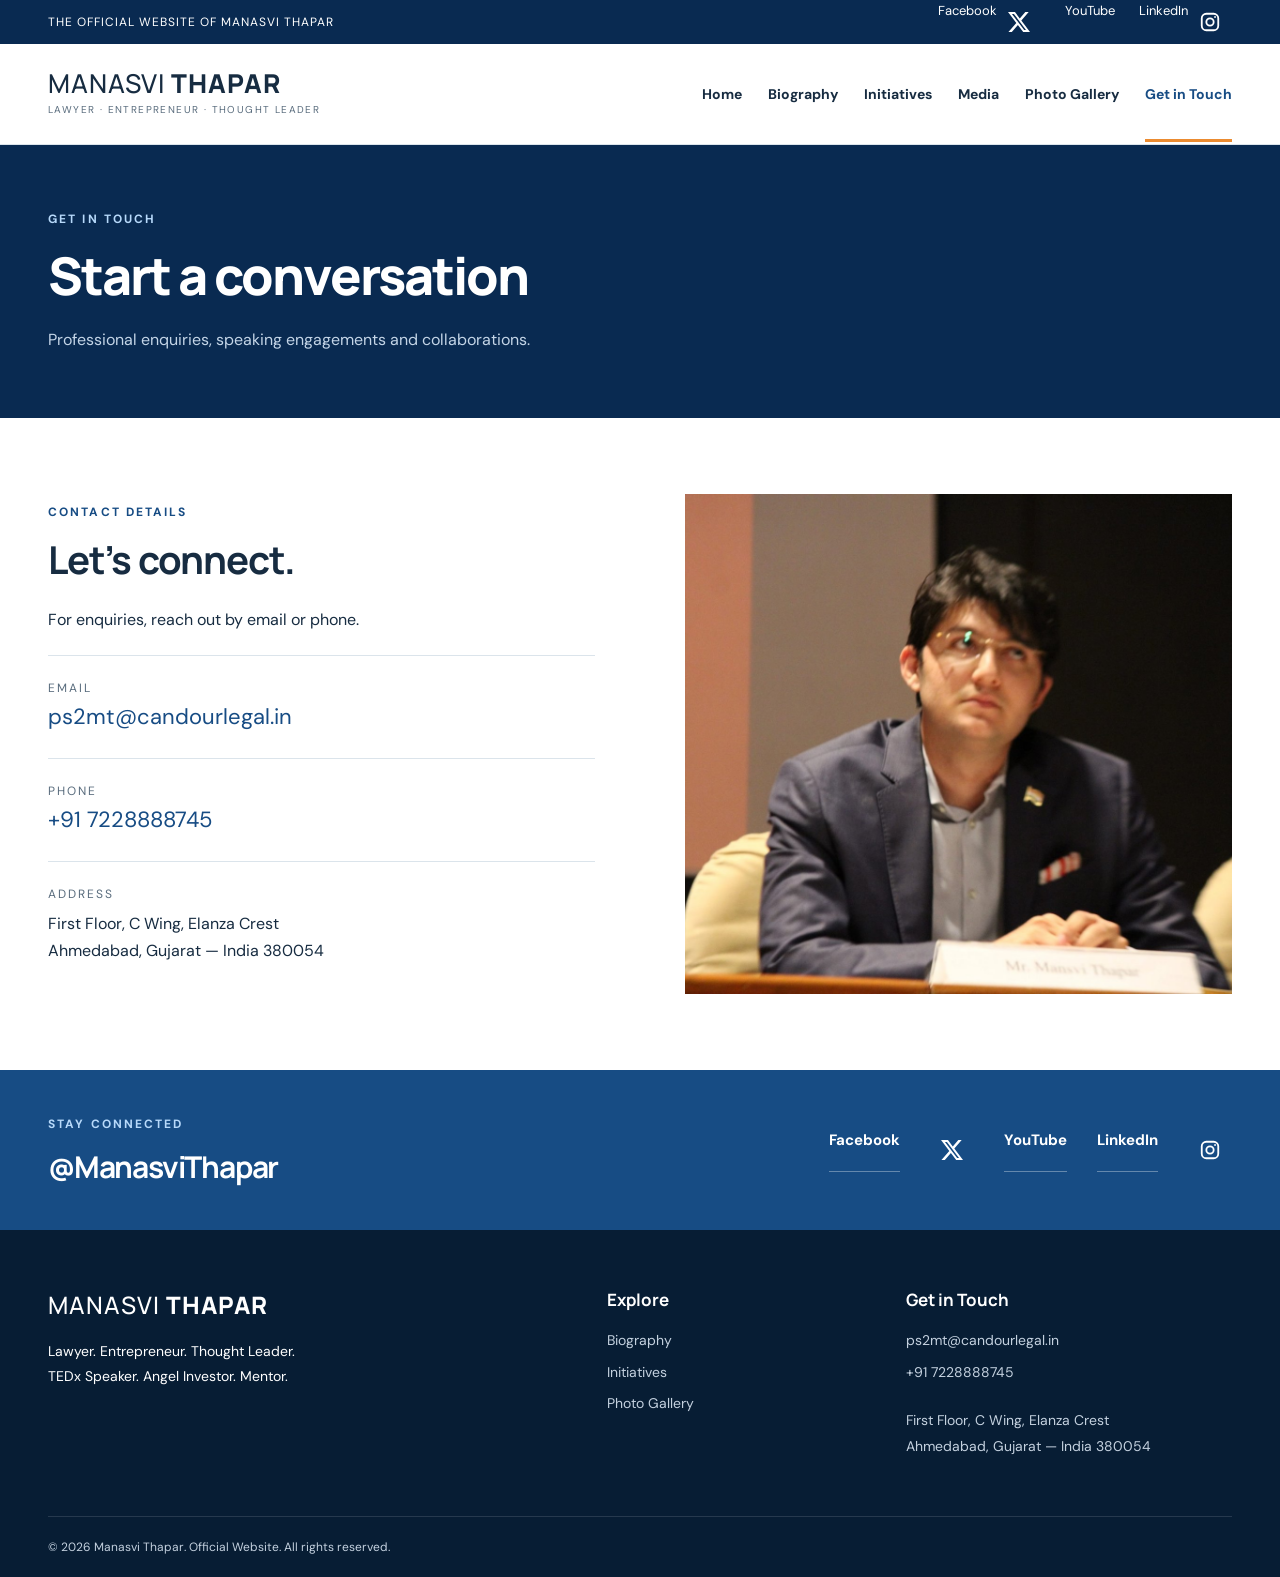
==== contact-us/index.html @ 0294b8a9 "Add crawl and entity SEO foundations" ====
<!doctype html><html lang="en"><head><meta charset="UTF-8"><meta name="viewport" content="width=device-width,initial-scale=1"><title>Contact | Manasvi Thapar</title><meta name="description" content="Contact the office of Manasvi Thapar for professional and public-engagement enquiries."><link rel="canonical" href="https://manasvithapar.com/contact-us/"><meta property="og:type" content="website"><meta property="og:site_name" content="Manasvi Thapar"><meta property="og:title" content="Contact | Manasvi Thapar"><meta property="og:description" content="Contact the office of Manasvi Thapar for professional and public-engagement enquiries."><meta property="og:url" content="https://manasvithapar.com/contact-us/"><meta property="og:image" content="https://manasvithapar.com/assets/924b106e10f7.jpeg"><meta name="twitter:card" content="summary_large_image"><link rel="icon" href="/assets/63805c784ebb.png"><link rel="stylesheet" href="/style.css"></head><body><a class="skip" href="#main">Skip to content</a><div class="utility"><div class="wrap"><span>THE OFFICIAL WEBSITE OF MANASVI THAPAR</span><div><a href="https://www.facebook.com/ManasviThapar/" target="_blank" rel="noopener">Facebook</a><a href="https://twitter.com/manasvithapar" target="_blank" rel="noopener">X / Twitter</a><a href="https://www.youtube.com/channel/UCWBzJDiiXeg632cU3S3Ei7A" target="_blank" rel="noopener">YouTube</a><a href="https://www.linkedin.com/in/manasvithapar/" target="_blank" rel="noopener">LinkedIn</a></div></div></div><header><div class="wrap header-inner"><a class="brand" href="/">MANASVI <strong>THAPAR</strong><small>LAWYER · ENTREPRENEUR · THOUGHT LEADER</small></a><button class="menu" aria-label="Open navigation" aria-expanded="false">☰</button><nav aria-label="Main navigation"><a href="/" >Home</a><a href="/wiki/" >Biography</a><a href="/initiatives/" >Initiatives</a><a href="/media/" >Media</a><a href="/gallery/" >Photo Gallery</a><a href="/contact-us/" aria-current="page">Get in Touch</a></nav></div></header><main id="main"><section class="page-banner"><div class="wrap"><p class="eyebrow">GET IN TOUCH</p><h1>Start a conversation</h1><p>Professional enquiries, speaking engagements and collaborations.</p></div></section><section class="wrap section contact-layout"><div><p class="eyebrow">CONTACT DETAILS</p><h2>Let’s connect.</h2><p>For enquiries, reach out by email or phone.</p><div class="contact-item"><span>Email</span><a href="mailto:ps2mt@candourlegal.in">ps2mt@candourlegal.in</a></div><div class="contact-item"><span>Phone</span><a href="tel:+917228888745">+91 7228888745</a></div><div class="contact-item"><span>Address</span><p>First Floor, C Wing, Elanza Crest<br>Ahmedabad, Gujarat — India 380054</p></div></div><img class="" src="/assets/69f6b43f655c.jpeg" alt="Manasvi Thapar at a professional meeting" loading="lazy"></section></main><section class="connect"><div class="wrap"><div><p class="eyebrow">STAY CONNECTED</p><h2>@ManasviThapar</h2></div><div class="social"><a href="https://www.facebook.com/ManasviThapar/" target="_blank" rel="noopener">Facebook</a><a href="https://twitter.com/manasvithapar" target="_blank" rel="noopener">X / Twitter</a><a href="https://www.youtube.com/channel/UCWBzJDiiXeg632cU3S3Ei7A" target="_blank" rel="noopener">YouTube</a><a href="https://www.linkedin.com/in/manasvithapar/" target="_blank" rel="noopener">LinkedIn</a></div></div></section><footer><div class="wrap footer-grid"><div class="brand">MANASVI <strong>THAPAR</strong><p>Lawyer. Entrepreneur. Thought Leader.<br>TEDx Speaker. Angel Investor. Mentor.</p></div><div><h3>Explore</h3><a href="/wiki/">Biography</a><a href="/initiatives/">Initiatives</a><a href="/gallery/">Photo Gallery</a></div><div><h3>Get in Touch</h3><a href="mailto:ps2mt@candourlegal.in">ps2mt@candourlegal.in</a><a href="tel:+917228888745">+91 7228888745</a><p>First Floor, C Wing, Elanza Crest<br>Ahmedabad, Gujarat — India 380054</p></div></div><div class="wrap copyright">© 2026 Manasvi Thapar. Official Website. All rights reserved.</div></footer><dialog id="lightbox"><button aria-label="Close photo" class="close">×</button><img alt=""><p></p></dialog><script src="/app.js"></script></body></html>
---- style.css ----
@import url('https://fonts.googleapis.com/css2?family=DM+Sans:wght@400;500;600;700&family=Manrope:wght@400;500;600;700;800&display=swap');
:root{--navy:#092a51;--blue:#174c84;--ink:#172c41;--muted:#596c7d;--orange:#eb8b30;--line:#dbe4eb;--pale:#f2f6fa}*{box-sizing:border-box}html{scroll-behavior:smooth;scroll-padding-top:110px}body{margin:0;color:var(--ink);font:16px/1.7 'DM Sans',Arial,sans-serif}h1,h2,h3,.brand{font-family:Manrope,Arial,sans-serif;line-height:1.22}h1,h2,h3,p{margin-top:0}h1{font-size:clamp(42px,5vw,76px);font-weight:800;letter-spacing:-2px}h2{font-size:clamp(28px,3vw,42px);letter-spacing:-1.2px;margin-bottom:22px}h3{font-size:23px;margin-bottom:14px}p{margin-bottom:22px}a{color:inherit;text-decoration:none}button{font:inherit;cursor:pointer}img{display:block;max-width:100%;object-fit:cover}a,button{touch-action:manipulation}a:focus-visible,button:focus-visible{outline:3px solid var(--orange);outline-offset:5px}.wrap{max-width:1260px;width:calc(100% - 96px);margin:auto}.utility{background:var(--navy);color:white;font-size:12px;letter-spacing:1px}.utility .wrap{display:flex;justify-content:space-between;align-items:center;min-height:38px}.utility a{margin-left:24px;font-size:13px;letter-spacing:0}.header-inner{display:flex;justify-content:space-between;align-items:center;min-height:100px;gap:30px}header{background:white;position:sticky;top:0;z-index:20;box-shadow:0 1px 0 var(--line)}.brand{font-size:26px;font-weight:500;letter-spacing:1px;white-space:nowrap}.brand strong{font-weight:800}.brand small{display:block;font:10px/2 'DM Sans',Arial,sans-serif;letter-spacing:1.4px;color:var(--muted)}nav{display:flex;gap:26px;align-items:center;font-size:14px;font-weight:700}nav a{padding:37px 0 32px;border-bottom:3px solid transparent}nav a:hover,nav a[aria-current]{color:var(--blue);border-color:var(--orange)}.menu{display:none}.skip{position:absolute;left:12px;top:-100px;background:white;padding:12px;z-index:40}.skip:focus{top:12px}.hero{position:relative;min-height:640px;display:flex;align-items:center;background:var(--navy);color:white;overflow:hidden}.hero>img{position:absolute;width:100%;height:100%;object-position:center 40%}.hero-shade{position:absolute;inset:0;background:linear-gradient(90deg,rgba(5,24,47,.95),rgba(5,24,47,.72) 35%,rgba(5,24,47,.15) 68%)}.hero-content{position:relative;padding:70px 0}.eyebrow{font-size:12px;font-weight:700;letter-spacing:2.1px;text-transform:uppercase;color:var(--blue);margin-bottom:15px}.hero .eyebrow{color:#ffd095}.hero h1{margin-bottom:24px}.hero-content>p:not(.eyebrow){font-size:24px;line-height:1.6}.button{display:inline-block;background:var(--orange);color:#142b42;font-size:14px;font-weight:700;padding:14px 25px;border:0}.button:hover{background:#ffc080}.button.dark{background:var(--navy);color:white}.hero-caption{position:absolute;right:48px;bottom:28px;color:white;font-size:11px;letter-spacing:1.8px}.role-strip{background:var(--blue);color:white}.role-strip .wrap{display:flex;justify-content:space-between;gap:20px;padding:24px 0}.role-strip a{font-size:14px;font-weight:600}.section{padding-top:76px;padding-bottom:76px}.section-head{display:flex;justify-content:space-between;align-items:end;gap:25px;margin-bottom:36px}.section-head h2{margin-bottom:0}.text-link{font-size:14px;color:var(--blue);font-weight:700;border-bottom:2px solid var(--orange);padding-bottom:5px;white-space:nowrap}.cards{display:grid;grid-template-columns:repeat(3,1fr);gap:28px}.card{border:1px solid var(--line);background:white;transition:transform .2s,box-shadow .2s}.card:hover{transform:translateY(-4px);box-shadow:0 15px 30px #092a5112}.card>img{width:100%;height:235px}.card-body{padding:28px}.card-body p:not(.eyebrow){font-size:15px;color:var(--muted);line-height:1.75}.card-body .eyebrow{font-size:11px}.card-body h3{font-size:23px}.blue-section{background:var(--navy);color:white}.blue-section .eyebrow{color:#b7d9fa}.blue-section .text-link{color:white}.initiative-grid{display:grid;grid-template-columns:repeat(3,1fr);gap:28px}.initiative{display:block;background:#11365c}.initiative img{width:100%;height:235px}.initiative>div{padding:26px}.initiative p{color:#c8d9ea;font-size:15px}.about-split{display:grid;grid-template-columns:.8fr 1fr;gap:100px;align-items:center}.about-split>div:first-child{height:480px;background:var(--pale)}.about-split img{height:100%;width:100%;object-position:50% 25%}.about-split h2{font-size:42px}.about-split p:not(.eyebrow){color:var(--muted)}.journey-section{background:var(--pale)}.journey{display:grid;grid-template-columns:repeat(2,1fr);gap:24px 60px}.milestone{display:flex;gap:25px;padding:20px 0;border-top:1px solid var(--line)}.milestone>span{font-size:27px;color:var(--blue);font-weight:700;min-width:70px}.milestone h3{font-size:21px}.milestone p{font-size:15px;color:var(--muted);margin:0}.video-feature{display:grid;grid-template-columns:1.5fr 1fr;gap:55px;align-items:center}.video-feature iframe{width:100%;aspect-ratio:16/9;border:0;background:var(--navy)}.video-feature h3{font-size:32px}.video-feature p:not(.eyebrow){color:var(--muted)}.gallery-section{background:var(--pale)}.gallery{display:grid;grid-template-columns:repeat(4,1fr);gap:18px}.photo{position:relative;padding:0;border:0;background:var(--navy);overflow:hidden;min-width:0}.photo img{width:100%;height:225px;transition:transform .3s}.photo:hover img{transform:scale(1.05)}.photo span{position:absolute;bottom:0;left:0;right:0;padding:16px;background:linear-gradient(transparent,#000a);color:white;font-size:14px;opacity:0;transition:opacity .2s}.photo:hover span,.photo:focus-visible span{opacity:1}.connect{background:var(--blue);color:white;padding:44px 0}.connect .wrap{display:flex;align-items:center;justify-content:space-between;gap:25px}.connect .eyebrow{color:#b7d9fa}.connect h2{margin:0;font-size:30px}.social{display:flex;gap:30px}.social a{font-size:15px;font-weight:700;border-bottom:1px solid #ffffff55;padding-bottom:8px}footer{background:#071d34;color:#c4d1df;padding:60px 0 20px}.footer-grid{display:grid;grid-template-columns:1.5fr .7fr 1fr;gap:70px}footer .brand{color:white;font-size:24px}footer p{font:14px/1.8 'DM Sans',Arial,sans-serif;letter-spacing:0;white-space:normal;margin-top:20px}footer h3{font-size:17px;color:white}footer a{display:block;font-size:14px;padding:4px 0}.copyright{font-size:12px;border-top:1px solid #ffffff20;margin-top:35px;padding-top:20px}.page-banner{background:var(--navy);color:white;padding:65px 0}.page-banner h1{font-size:52px;margin-bottom:18px}.page-banner .eyebrow{color:#b7d9fa}.page-banner p:last-child{margin-bottom:0;color:#c4d5e7}.bio-layout{display:grid;grid-template-columns:340px 1fr;gap:70px}.bio-layout aside img{width:100%;max-height:490px}.bio-layout blockquote{margin:28px 0;background:var(--pale);padding:30px;font:700 36px/1.4 Manrope,sans-serif;border-left:4px solid var(--orange)}.prose{font-size:17px;color:var(--muted)}.prose a{color:var(--blue);font-weight:700}.role-details{display:grid;gap:50px}.role-details article,.initiative-list article{display:grid;grid-template-columns:1fr 1fr;gap:60px;align-items:center;padding-bottom:40px;border-bottom:1px solid var(--line)}.role-details article img,.initiative-list img{height:330px;width:100%}.initiative-list{display:grid;gap:50px}.role-details p,.initiative-list p{color:var(--muted)}.gallery-count{color:var(--muted);font-size:14px}.contact-layout{display:grid;grid-template-columns:1fr 1fr;gap:90px;align-items:center}.contact-layout>img{width:100%;height:500px}.contact-item{border-top:1px solid var(--line);padding:22px 0}.contact-item span{display:block;font-size:12px;letter-spacing:2px;color:var(--muted);text-transform:uppercase}.contact-item a{font-size:22px;color:var(--blue);word-break:break-word}.contact-item p{margin:6px 0 0}dialog{background:#071d34;color:white;max-width:92vw;max-height:94vh;border:0;padding:45px 20px 16px}dialog::backdrop{background:#051424ed}dialog img{max-height:75vh;max-width:84vw;object-fit:contain;margin:auto}dialog p{font-size:14px;margin:12px 0 0;text-align:center}.close{position:absolute;right:10px;top:0;background:none;border:0;color:white;font-size:32px;padding:0 12px}
@media(min-width:1550px){.hero{min-height:720px}}@media(max-width:1100px){.wrap{width:calc(100% - 48px)}nav{gap:17px;font-size:13px}.brand{font-size:23px}.brand small{font-size:9px}.about-split{gap:55px}.hero{min-height:580px}.cards{gap:18px}.card-body{padding:22px}.bio-layout{grid-template-columns:280px 1fr;gap:40px}.footer-grid{gap:35px}}@media(max-width:850px){.utility .wrap>span{font-size:10px}.utility a{margin-left:14px;font-size:12px}.header-inner{min-height:85px}.menu{display:block;background:none;border:0;color:var(--navy);font-size:26px}nav{display:none;position:absolute;top:85px;left:0;right:0;background:white;flex-direction:column;align-items:stretch;padding:14px 24px;box-shadow:0 15px 20px #0002;gap:0}nav.open{display:flex}nav a{padding:12px 0;font-size:16px}.hero{min-height:570px}.hero>img{object-position:60% center}.hero-shade{background:linear-gradient(90deg,#05182fed,#05182f55)}.role-strip .wrap{display:grid;grid-template-columns:repeat(3,1fr);text-align:center;gap:18px}.cards{grid-template-columns:repeat(2,1fr)}.initiative-grid{grid-template-columns:1fr}.initiative{display:grid;grid-template-columns:1fr 1fr}.initiative img{height:100%;min-height:250px}.about-split{gap:35px}.about-split h2{font-size:32px}.gallery{grid-template-columns:repeat(3,1fr)}.photo img{height:200px}.video-feature{gap:30px}.journey{gap:25px}.footer-grid{grid-template-columns:1fr 1fr}.footer-grid>div:first-child{grid-column:1/-1}.bio-layout{grid-template-columns:1fr}.bio-layout aside{display:grid;grid-template-columns:1fr 1fr;gap:30px;align-items:center}.bio-layout aside img{height:350px;object-position:center 25%}.contact-layout{gap:35px}}@media(max-width:600px){.wrap{width:calc(100% - 36px)}.utility .wrap{justify-content:center}.utility .wrap>div{display:none}.brand{font-size:24px}.brand small{font-size:9px}.hero{min-height:560px}.hero-content{padding:50px 0}.hero h1{font-size:57px}.hero-content>p:not(.eyebrow){font-size:20px}.hero-caption{font-size:9px;right:18px;bottom:20px}.section{padding-top:48px;padding-bottom:48px}.section-head{align-items:start;flex-direction:column;gap:15px;margin-bottom:26px}.section-head h2{font-size:31px}.role-strip a{font-size:12px}.cards{grid-template-columns:1fr;gap:25px}.card>img{height:240px}.card-body{padding:25px}.initiative{display:block}.initiative img{height:240px;min-height:0}.about-split{grid-template-columns:1fr;gap:35px}.about-split>div:first-child{height:410px}.journey{grid-template-columns:1fr}.milestone{gap:18px}.video-feature{grid-template-columns:1fr;gap:26px}.gallery{grid-template-columns:repeat(2,1fr);gap:12px}.photo img{height:170px}.connect .wrap{flex-direction:column;align-items:start}.social{gap:25px}.footer-grid{grid-template-columns:1fr;gap:28px}.footer-grid>div:first-child{grid-column:auto}footer{padding-top:42px}.page-banner{padding:45px 0}.page-banner h1{font-size:40px}.bio-layout aside{grid-template-columns:1fr}.bio-layout blockquote{font-size:32px;margin:0}.role-details article,.initiative-list article{grid-template-columns:1fr;gap:26px;padding-bottom:25px}.role-details article img,.initiative-list img{height:270px}.contact-layout{grid-template-columns:1fr}.contact-layout>img{height:350px}.contact-item a{font-size:21px}}@media(prefers-reduced-motion:reduce){*{scroll-behavior:auto!important;transition:none!important}}

.feed-grid{display:grid;grid-template-columns:1fr 1fr;gap:28px}.feed-card{border:1px solid var(--line);background:white;min-width:0}.feed-heading{padding:22px 25px;border-bottom:1px solid var(--line);display:flex;justify-content:space-between;align-items:center;gap:15px}.feed-heading h3{margin:0;font-size:21px}.feed-heading a{font-size:14px;color:var(--blue)}.feed-content{padding:12px;min-height:100px;overflow:hidden}.feed-content iframe{display:block;width:100%;border:0}.feed-fallback{display:block;margin:0 25px 20px;color:var(--blue);font-size:14px;font-weight:700}.feed-note{font-size:14px;color:var(--muted);margin:20px 0 0}.social{flex-wrap:wrap}.utility .wrap>div{display:flex;flex-wrap:wrap}@media(max-width:750px){.feed-grid{grid-template-columns:1fr}.feed-heading{padding:18px;flex-wrap:wrap}}
.coverage-grid{display:grid;grid-template-columns:repeat(auto-fit,minmax(280px,1fr));gap:24px;margin-top:28px}.coverage-card{border:1px solid #dce2e9;border-radius:8px;padding:24px;background:#fff}.coverage-card h3{font-size:20px;line-height:1.45;margin:12px 0}.coverage-card h3 a{color:#142c4d;text-decoration:none}.coverage-card h3 a:hover{text-decoration:underline}.coverage-card time{color:#596573;font-size:14px}.coverage-card iframe{width:100%;aspect-ratio:16/9;border:0;margin-bottom:20px}

.venture-grid{display:grid;grid-template-columns:repeat(auto-fit,minmax(280px,1fr));gap:24px}.venture-card{padding:28px;border:1px solid #dce2e9;border-radius:10px;background:#fff;display:flex;flex-direction:column;align-items:flex-start}.initiative-wordmark{width:100%;min-height:95px;display:flex;align-items:center;justify-content:center;background:#eef3f8;color:#142c4d;font-weight:800;font-size:24px;text-align:center;line-height:1.25;padding:16px;border-radius:6px;margin-bottom:24px;box-sizing:border-box}.venture-card:nth-child(3n+2) .initiative-wordmark{background:#fbf0e1;color:#784919}.venture-card:nth-child(3n) .initiative-wordmark{background:#e9f4ef;color:#1e5e48}.venture-card h3{font-size:23px;line-height:1.3;margin:8px 0}.venture-card p{line-height:1.7}.venture-card .eyebrow{font-size:11px}.initiative-link{margin-top:auto;padding-top:16px;font-weight:700;color:#142c4d}.prose h3{font-size:23px;margin-top:32px}

.logo-grid{display:grid;grid-template-columns:repeat(3,minmax(0,1fr));gap:20px}.logo-tile{min-height:170px;padding:28px 24px 20px;display:flex;flex-direction:column;align-items:center;justify-content:center;gap:24px;border:1px solid #dce2e9;border-radius:8px;background:white;text-decoration:none;transition:transform .18s,border-color .18s}.logo-tile:hover{transform:translateY(-3px);border-color:#d29443}.logo-tile:focus-visible{outline:3px solid #d29443;outline-offset:3px}.logo-tile>img{max-width:210px;width:auto;height:82px;object-fit:contain}.logo-caption{font-size:14px;font-weight:600;color:#24364b;text-align:center}.logo-text{font-size:25px;font-weight:800;color:#1e5e48;text-align:center}.will-logo{display:flex;align-items:center;gap:10px;height:82px}.will-logo img{width:44px;height:44px}.will-logo strong{font-size:30px;color:#18181f}.will-logo strong span{color:#8c3b45}@media(max-width:700px){.logo-grid{grid-template-columns:repeat(2,minmax(0,1fr))}.logo-tile{padding:20px 12px;min-height:150px}.logo-tile>img{max-width:150px;height:65px}.will-logo strong{font-size:24px}}@media(max-width:400px){.logo-grid{grid-template-columns:1fr}}
.logo-tile>img[src*="veriscope"]{width:210px;height:82px;object-fit:cover;object-position:center}

/* Homepage photo and journey polish. Motion never hides content by default. */
.home-motion .card{overflow:hidden;border-radius:12px;transition:transform 250ms ease,box-shadow 250ms ease}
.home-motion .card>img{transition:transform 300ms cubic-bezier(.22,1,.36,1)}
.home-motion .about-split>div:first-child{overflow:hidden;border-radius:18px}
.home-motion .photo{border-radius:10px}
.home-motion .journey .milestone{position:relative;padding-left:18px;border-left:2px solid var(--line)}
.home-motion .journey .milestone::before{content:"";position:absolute;left:-5px;top:28px;width:8px;height:8px;background:var(--orange);border-radius:50%}
.home-motion .journey .milestone::after{content:"";position:absolute;left:-2px;top:28px;bottom:14px;width:2px;background:var(--orange);transform:scaleY(0);transform-origin:top;transition:transform 600ms cubic-bezier(.22,1,.36,1)}
.home-motion .journey .milestone-seen::after{transform:scaleY(1)}
@media(hover:hover) and (pointer:fine) and (prefers-reduced-motion:no-preference){
.home-motion .card:hover>img{transform:scale(1.025)}
.home-motion .photo:hover img{transform:scale(1.035)}
.home-motion .button{transition:transform 200ms ease,background-color 200ms ease,box-shadow 200ms ease}
.home-motion .button:hover{transform:translateY(-2px);box-shadow:0 8px 20px #092a5120}
}
@media(prefers-reduced-motion:reduce){
.home-motion .journey .milestone::after{transform:scaleY(1);transition:none}
.home-motion .card:hover,.home-motion .card:hover>img,.home-motion .photo:hover img,.home-motion .button:hover{transform:none}
}

/* Photo journey and editorial homepage. */
.photo-journey{grid-template-columns:1fr;gap:28px;max-width:1050px;margin:auto}
.home-motion .photo-journey .milestone,.photo-journey .milestone{display:grid;grid-template-columns:1fr 1fr;gap:0;padding:0;border:1px solid var(--line);border-radius:16px;overflow:hidden;background:white}
.home-motion .photo-journey .milestone::before,.home-motion .photo-journey .milestone::after{content:none}
.journey-photo{margin:0;position:relative;overflow:hidden;min-height:280px;background:var(--navy)}
.journey-photo img{width:100%;height:100%;min-height:280px;aspect-ratio:8/5;object-fit:cover}
.journey-photo figcaption{position:absolute;bottom:0;left:0;right:0;padding:25px 20px 12px;color:white;background:linear-gradient(transparent,#071d34e6);font-size:12px}
.journey-story{padding:38px;align-self:center}
.journey-year{display:block;font:800 36px/1.2 Manrope,sans-serif;color:var(--blue);margin-bottom:20px}
.photo-journey .milestone h3{font-size:25px}
.perspective-grid{display:grid;grid-template-columns:1.4fr 1fr;gap:28px}
.perspective-grid .video-feature{display:flex;flex-direction:column;align-items:stretch;gap:0;overflow:hidden;border-radius:16px;background:var(--navy);color:white}
.perspective-grid .video-feature>div{padding:30px}
.perspective-grid .video-feature p:not(.eyebrow){color:#c8d9ea}
.perspective-grid .video-feature .eyebrow,.perspective-grid .video-feature .text-link{color:#c8d9ea}
.perspective-stack{display:grid;gap:24px}
.perspective-card{padding:30px;border:1px solid var(--line);border-radius:16px;background:var(--pale)}
.perspective-card h3{font-size:23px}
.perspective-card h3 a:hover{text-decoration:underline}
.perspective-source,.perspective-card time{font-size:13px;color:var(--muted)}
.perspective-card .text-link{display:table;margin-top:20px}
.latest-news-section{background:linear-gradient(135deg,#f2f6fa,#e8f0f7)}
.homepage-coverage{grid-template-columns:1.2fr 1fr 1fr}
.homepage-coverage .coverage-card{display:flex;flex-direction:column;border-radius:16px;padding:28px;transition:transform 220ms ease,box-shadow 220ms ease}
.homepage-coverage .coverage-card:first-child{background:var(--navy);color:white;border-color:var(--navy)}
.homepage-coverage .coverage-card:first-child h3 a,.homepage-coverage .coverage-card:first-child .eyebrow,.homepage-coverage .coverage-card:first-child time{color:white}
.homepage-coverage .coverage-card time{margin-top:auto;padding-top:20px}
@media(hover:hover) and (prefers-reduced-motion:no-preference){.homepage-coverage .coverage-card:hover{transform:translateY(-4px);box-shadow:0 12px 28px #092a5112}}
@media(max-width:850px){.perspective-grid{grid-template-columns:1fr}.perspective-stack{grid-template-columns:1fr 1fr}.homepage-coverage{grid-template-columns:1fr}.journey-story{padding:26px}}
@media(max-width:600px){.home-motion .photo-journey .milestone,.photo-journey .milestone{grid-template-columns:1fr}.journey-photo,.journey-photo img{min-height:0}.journey-photo img{height:230px;aspect-ratio:auto}.perspective-stack{grid-template-columns:1fr}.perspective-card{padding:24px}.journey-year{font-size:30px}}
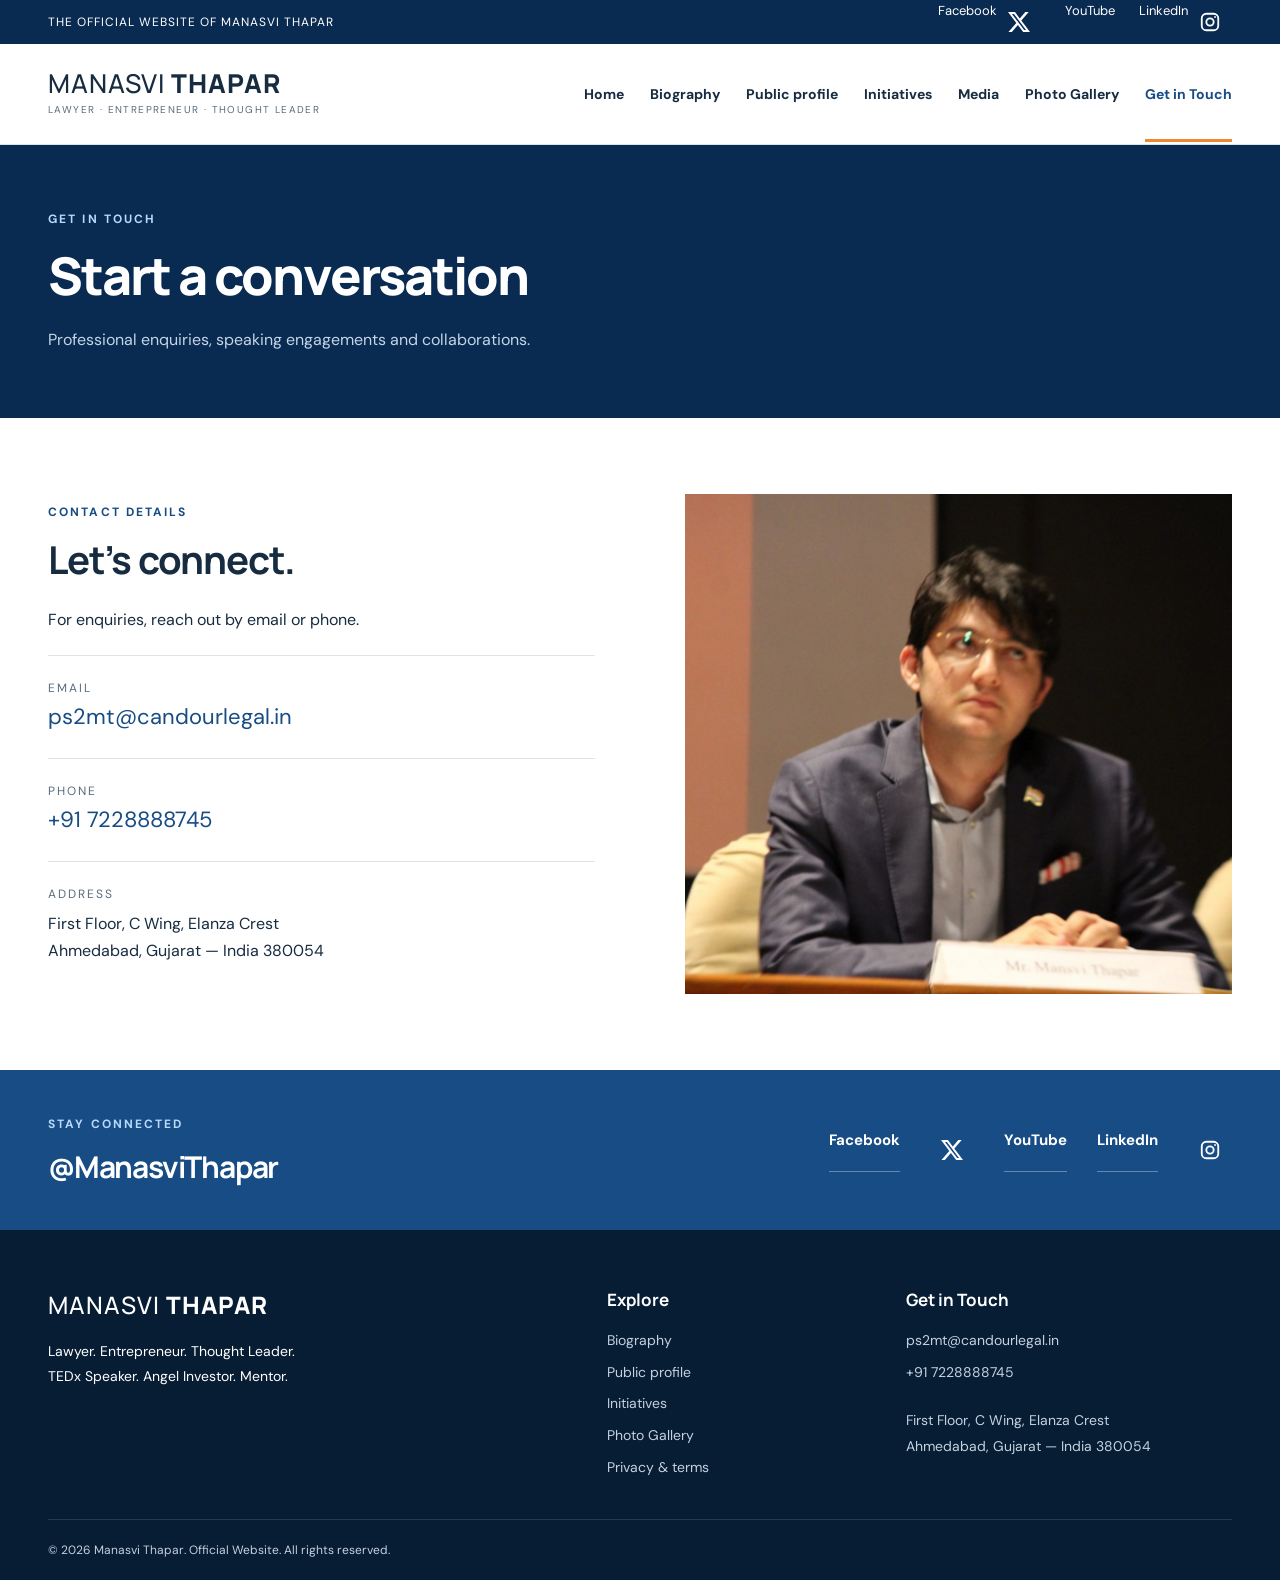
==== commit ab72531b: "Build crawlable media archive and public profile" ====
--- a/contact-us/index.html
+++ b/contact-us/index.html
@@ -1 +1 @@
-<!doctype html><html lang="en"><head><meta charset="UTF-8"><meta name="viewport" content="width=device-width,initial-scale=1"><title>Contact | Manasvi Thapar</title><meta name="description" content="Contact the office of Manasvi Thapar for professional and public-engagement enquiries."><link rel="canonical" href="https://manasvithapar.com/contact-us/"><meta property="og:type" content="website"><meta property="og:site_name" content="Manasvi Thapar"><meta property="og:title" content="Contact | Manasvi Thapar"><meta property="og:description" content="Contact the office of Manasvi Thapar for professional and public-engagement enquiries."><meta property="og:url" content="https://manasvithapar.com/contact-us/"><meta property="og:image" content="https://manasvithapar.com/assets/924b106e10f7.jpeg"><meta name="twitter:card" content="summary_large_image"><link rel="icon" href="/assets/63805c784ebb.png"><link rel="stylesheet" href="/style.css"></head><body><a class="skip" href="#main">Skip to content</a><div class="utility"><div class="wrap"><span>THE OFFICIAL WEBSITE OF MANASVI THAPAR</span><div><a href="https://www.facebook.com/ManasviThapar/" target="_blank" rel="noopener">Facebook</a><a href="https://twitter.com/manasvithapar" target="_blank" rel="noopener">X / Twitter</a><a href="https://www.youtube.com/channel/UCWBzJDiiXeg632cU3S3Ei7A" target="_blank" rel="noopener">YouTube</a><a href="https://www.linkedin.com/in/manasvithapar/" target="_blank" rel="noopener">LinkedIn</a></div></div></div><header><div class="wrap header-inner"><a class="brand" href="/">MANASVI <strong>THAPAR</strong><small>LAWYER · ENTREPRENEUR · THOUGHT LEADER</small></a><button class="menu" aria-label="Open navigation" aria-expanded="false">☰</button><nav aria-label="Main navigation"><a href="/" >Home</a><a href="/wiki/" >Biography</a><a href="/initiatives/" >Initiatives</a><a href="/media/" >Media</a><a href="/gallery/" >Photo Gallery</a><a href="/contact-us/" aria-current="page">Get in Touch</a></nav></div></header><main id="main"><section class="page-banner"><div class="wrap"><p class="eyebrow">GET IN TOUCH</p><h1>Start a conversation</h1><p>Professional enquiries, speaking engagements and collaborations.</p></div></section><section class="wrap section contact-layout"><div><p class="eyebrow">CONTACT DETAILS</p><h2>Let’s connect.</h2><p>For enquiries, reach out by email or phone.</p><div class="contact-item"><span>Email</span><a href="mailto:ps2mt@candourlegal.in">ps2mt@candourlegal.in</a></div><div class="contact-item"><span>Phone</span><a href="tel:+917228888745">+91 7228888745</a></div><div class="contact-item"><span>Address</span><p>First Floor, C Wing, Elanza Crest<br>Ahmedabad, Gujarat — India 380054</p></div></div><img class="" src="/assets/69f6b43f655c.jpeg" alt="Manasvi Thapar at a professional meeting" loading="lazy"></section></main><section class="connect"><div class="wrap"><div><p class="eyebrow">STAY CONNECTED</p><h2>@ManasviThapar</h2></div><div class="social"><a href="https://www.facebook.com/ManasviThapar/" target="_blank" rel="noopener">Facebook</a><a href="https://twitter.com/manasvithapar" target="_blank" rel="noopener">X / Twitter</a><a href="https://www.youtube.com/channel/UCWBzJDiiXeg632cU3S3Ei7A" target="_blank" rel="noopener">YouTube</a><a href="https://www.linkedin.com/in/manasvithapar/" target="_blank" rel="noopener">LinkedIn</a></div></div></section><footer><div class="wrap footer-grid"><div class="brand">MANASVI <strong>THAPAR</strong><p>Lawyer. Entrepreneur. Thought Leader.<br>TEDx Speaker. Angel Investor. Mentor.</p></div><div><h3>Explore</h3><a href="/wiki/">Biography</a><a href="/initiatives/">Initiatives</a><a href="/gallery/">Photo Gallery</a></div><div><h3>Get in Touch</h3><a href="mailto:ps2mt@candourlegal.in">ps2mt@candourlegal.in</a><a href="tel:+917228888745">+91 7228888745</a><p>First Floor, C Wing, Elanza Crest<br>Ahmedabad, Gujarat — India 380054</p></div></div><div class="wrap copyright">© 2026 Manasvi Thapar. Official Website. All rights reserved.</div></footer><dialog id="lightbox"><button aria-label="Close photo" class="close">×</button><img alt=""><p></p></dialog><script src="/app.js"></script></body></html>
+<!doctype html><html lang="en"><head><meta charset="UTF-8"><meta name="viewport" content="width=device-width,initial-scale=1"><title>Contact | Manasvi Thapar</title><meta name="description" content="Contact the office of Manasvi Thapar for professional and public-engagement enquiries."><link rel="canonical" href="https://manasvithapar.com/contact-us/"><meta property="og:type" content="website"><meta property="og:site_name" content="Manasvi Thapar"><meta property="og:title" content="Contact | Manasvi Thapar"><meta property="og:description" content="Contact the office of Manasvi Thapar for professional and public-engagement enquiries."><meta property="og:url" content="https://manasvithapar.com/contact-us/"><meta property="og:image" content="https://manasvithapar.com/assets/924b106e10f7.jpeg"><meta name="twitter:card" content="summary_large_image"><link rel="icon" href="/assets/63805c784ebb.png"><link rel="stylesheet" href="/style.css"></head><body><a class="skip" href="#main">Skip to content</a><div class="utility"><div class="wrap"><span>THE OFFICIAL WEBSITE OF MANASVI THAPAR</span><div><a href="https://www.facebook.com/ManasviThapar/" target="_blank" rel="noopener">Facebook</a><a href="https://x.com/ManasviThapar" target="_blank" rel="noopener">X / Twitter</a><a href="https://www.youtube.com/@ThaparManasvi" target="_blank" rel="noopener">YouTube</a><a href="https://www.linkedin.com/in/manasvithapar/" target="_blank" rel="noopener">LinkedIn</a></div></div></div><header><div class="wrap header-inner"><a class="brand" href="/">MANASVI <strong>THAPAR</strong><small>LAWYER · ENTREPRENEUR · THOUGHT LEADER</small></a><button class="menu" aria-label="Open navigation" aria-expanded="false">☰</button><nav aria-label="Main navigation"><a href="/" >Home</a><a href="/wiki/" >Biography</a><a href="/public-profile/">Public profile</a><a href="/initiatives/" >Initiatives</a><a href="/media/" >Media</a><a href="/gallery/" >Photo Gallery</a><a href="/contact-us/" aria-current="page">Get in Touch</a></nav></div></header><main id="main"><section class="page-banner"><div class="wrap"><p class="eyebrow">GET IN TOUCH</p><h1>Start a conversation</h1><p>Professional enquiries, speaking engagements and collaborations.</p></div></section><section class="wrap section contact-layout"><div><p class="eyebrow">CONTACT DETAILS</p><h2>Let’s connect.</h2><p>For enquiries, reach out by email or phone.</p><div class="contact-item"><span>Email</span><a href="mailto:ps2mt@candourlegal.in">ps2mt@candourlegal.in</a></div><div class="contact-item"><span>Phone</span><a href="tel:+917228888745">+91 7228888745</a></div><div class="contact-item"><span>Address</span><p>First Floor, C Wing, Elanza Crest<br>Ahmedabad, Gujarat — India 380054</p></div></div><img class="" src="/assets/69f6b43f655c.jpeg" alt="Manasvi Thapar at a professional meeting" loading="lazy"></section></main><section class="connect"><div class="wrap"><div><p class="eyebrow">STAY CONNECTED</p><h2>@ManasviThapar</h2></div><div class="social"><a href="https://www.facebook.com/ManasviThapar/" target="_blank" rel="noopener">Facebook</a><a href="https://x.com/ManasviThapar" target="_blank" rel="noopener">X / Twitter</a><a href="https://www.youtube.com/@ThaparManasvi" target="_blank" rel="noopener">YouTube</a><a href="https://www.linkedin.com/in/manasvithapar/" target="_blank" rel="noopener">LinkedIn</a></div></div></section><footer><div class="wrap footer-grid"><div class="brand">MANASVI <strong>THAPAR</strong><p>Lawyer. Entrepreneur. Thought Leader.<br>TEDx Speaker. Angel Investor. Mentor.</p></div><div><h3>Explore</h3><a href="/wiki/">Biography</a><a href="/public-profile/">Public profile</a><a href="/initiatives/">Initiatives</a><a href="/gallery/">Photo Gallery</a><a href="/privacy/">Privacy &amp; terms</a></div><div><h3>Get in Touch</h3><a href="mailto:ps2mt@candourlegal.in">ps2mt@candourlegal.in</a><a href="tel:+917228888745">+91 7228888745</a><p>First Floor, C Wing, Elanza Crest<br>Ahmedabad, Gujarat — India 380054</p></div></div><div class="wrap copyright">© 2026 Manasvi Thapar. Official Website. All rights reserved.</div></footer><dialog id="lightbox"><button aria-label="Close photo" class="close">×</button><img alt=""><p></p></dialog><script src="/app.js"></script></body></html>
--- a/style.css
+++ b/style.css
@@ -56,7 +56,9 @@
 .homepage-coverage .coverage-card{display:flex;flex-direction:column;border-radius:16px;padding:28px;transition:transform 220ms ease,box-shadow 220ms ease}
 .homepage-coverage .coverage-card:first-child{background:var(--navy);color:white;border-color:var(--navy)}
 .homepage-coverage .coverage-card:first-child h3 a,.homepage-coverage .coverage-card:first-child .eyebrow,.homepage-coverage .coverage-card:first-child time{color:white}
-.homepage-coverage .coverage-card time{margin-top:auto;padding-top:20px}
+.homepage-coverage .coverage-card time{margin-top:auto;padding-top:20px}.homepage-coverage .coverage-meta{margin-top:auto;padding-top:20px}
 @media(hover:hover) and (prefers-reduced-motion:no-preference){.homepage-coverage .coverage-card:hover{transform:translateY(-4px);box-shadow:0 12px 28px #092a5112}}
 @media(max-width:850px){.perspective-grid{grid-template-columns:1fr}.perspective-stack{grid-template-columns:1fr 1fr}.homepage-coverage{grid-template-columns:1fr}.journey-story{padding:26px}}
 @media(max-width:600px){.home-motion .photo-journey .milestone,.photo-journey .milestone{grid-template-columns:1fr}.journey-photo,.journey-photo img{min-height:0}.journey-photo img{height:230px;aspect-ratio:auto}.perspective-stack{grid-template-columns:1fr}.perspective-card{padding:24px}.journey-year{font-size:30px}}
+
+.coverage-meta{display:grid;gap:5px}.media-pagination{display:flex;align-items:center;justify-content:space-between;gap:20px;flex-wrap:wrap;margin:34px 0 10px;padding-top:26px;border-top:1px solid var(--line)}.media-pagination p{margin:0;color:var(--muted);font-size:14px}.media-pagination-links{display:flex;gap:8px;align-items:center;flex-wrap:wrap}.media-pagination a,.media-pagination-current,.pagination-gap{display:inline-flex;align-items:center;justify-content:center;min-width:38px;min-height:38px;padding:7px 11px;border:1px solid var(--line);border-radius:5px;color:var(--blue);font-size:14px;font-weight:700}.media-pagination a:hover{border-color:var(--blue);background:var(--pale)}.media-pagination-current{background:var(--navy);border-color:var(--navy);color:white}.media-pagination .pagination-previous,.media-pagination .pagination-next{min-width:auto}.pagination-gap{border-color:transparent;color:var(--muted)}.profile-summary{max-width:900px}.profile-note{border-left:4px solid var(--orange);padding-left:20px;color:var(--muted)}.source-records{display:grid;grid-template-columns:repeat(3,1fr);gap:24px}.source-record{border:1px solid var(--line);border-radius:10px;padding:28px;background:white}.source-record h3{font-size:22px}.source-record p{color:var(--muted);font-size:15px}.source-record .text-link{display:inline-block;margin-top:5px}.on-dark .source-record{border-color:#ffffff28;background:#11365c}.on-dark .source-record h3{color:white}.on-dark .source-record p{color:#c8d9ea}.on-dark .source-record .eyebrow,.on-dark .source-record .text-link{color:#c8d9ea}.profile-standard{max-width:900px}.profile-standard p{color:var(--muted)}@media(max-width:850px){.source-records{grid-template-columns:1fr 1fr}}@media(max-width:600px){.source-records{grid-template-columns:1fr}.media-pagination{align-items:flex-start;flex-direction:column}.media-pagination-links{gap:6px}.media-pagination a,.media-pagination-current,.pagination-gap{min-width:35px;min-height:35px;padding:6px 9px}}
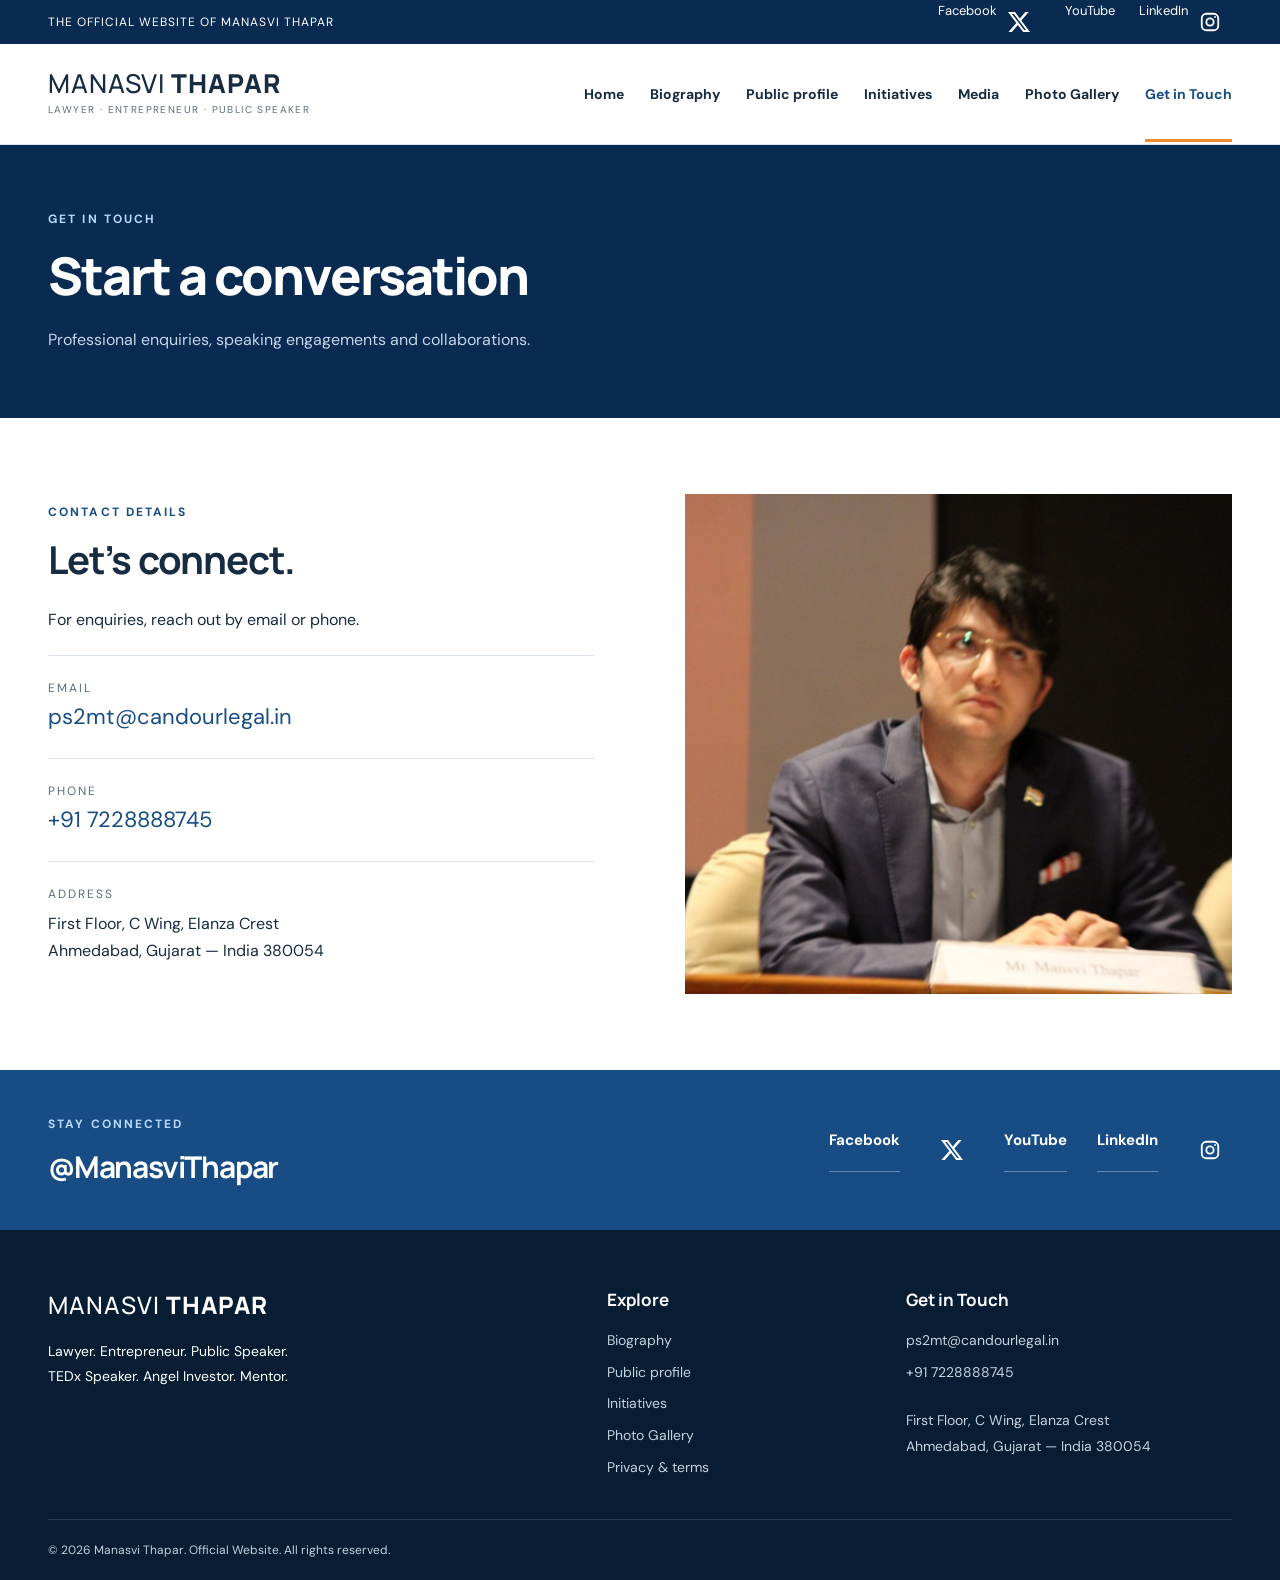
==== commit 69eb09f7: "Strengthen source-linked public profile and media archive" ====
--- a/contact-us/index.html
+++ b/contact-us/index.html
@@ -1 +1 @@
-<!doctype html><html lang="en"><head><meta charset="UTF-8"><meta name="viewport" content="width=device-width,initial-scale=1"><title>Contact | Manasvi Thapar</title><meta name="description" content="Contact the office of Manasvi Thapar for professional and public-engagement enquiries."><link rel="canonical" href="https://manasvithapar.com/contact-us/"><meta property="og:type" content="website"><meta property="og:site_name" content="Manasvi Thapar"><meta property="og:title" content="Contact | Manasvi Thapar"><meta property="og:description" content="Contact the office of Manasvi Thapar for professional and public-engagement enquiries."><meta property="og:url" content="https://manasvithapar.com/contact-us/"><meta property="og:image" content="https://manasvithapar.com/assets/924b106e10f7.jpeg"><meta name="twitter:card" content="summary_large_image"><link rel="icon" href="/assets/63805c784ebb.png"><link rel="stylesheet" href="/style.css"></head><body><a class="skip" href="#main">Skip to content</a><div class="utility"><div class="wrap"><span>THE OFFICIAL WEBSITE OF MANASVI THAPAR</span><div><a href="https://www.facebook.com/ManasviThapar/" target="_blank" rel="noopener">Facebook</a><a href="https://x.com/ManasviThapar" target="_blank" rel="noopener">X / Twitter</a><a href="https://www.youtube.com/@ThaparManasvi" target="_blank" rel="noopener">YouTube</a><a href="https://www.linkedin.com/in/manasvithapar/" target="_blank" rel="noopener">LinkedIn</a></div></div></div><header><div class="wrap header-inner"><a class="brand" href="/">MANASVI <strong>THAPAR</strong><small>LAWYER · ENTREPRENEUR · THOUGHT LEADER</small></a><button class="menu" aria-label="Open navigation" aria-expanded="false">☰</button><nav aria-label="Main navigation"><a href="/" >Home</a><a href="/wiki/" >Biography</a><a href="/public-profile/">Public profile</a><a href="/initiatives/" >Initiatives</a><a href="/media/" >Media</a><a href="/gallery/" >Photo Gallery</a><a href="/contact-us/" aria-current="page">Get in Touch</a></nav></div></header><main id="main"><section class="page-banner"><div class="wrap"><p class="eyebrow">GET IN TOUCH</p><h1>Start a conversation</h1><p>Professional enquiries, speaking engagements and collaborations.</p></div></section><section class="wrap section contact-layout"><div><p class="eyebrow">CONTACT DETAILS</p><h2>Let’s connect.</h2><p>For enquiries, reach out by email or phone.</p><div class="contact-item"><span>Email</span><a href="mailto:ps2mt@candourlegal.in">ps2mt@candourlegal.in</a></div><div class="contact-item"><span>Phone</span><a href="tel:+917228888745">+91 7228888745</a></div><div class="contact-item"><span>Address</span><p>First Floor, C Wing, Elanza Crest<br>Ahmedabad, Gujarat — India 380054</p></div></div><img class="" src="/assets/69f6b43f655c.jpeg" alt="Manasvi Thapar at a professional meeting" loading="lazy"></section></main><section class="connect"><div class="wrap"><div><p class="eyebrow">STAY CONNECTED</p><h2>@ManasviThapar</h2></div><div class="social"><a href="https://www.facebook.com/ManasviThapar/" target="_blank" rel="noopener">Facebook</a><a href="https://x.com/ManasviThapar" target="_blank" rel="noopener">X / Twitter</a><a href="https://www.youtube.com/@ThaparManasvi" target="_blank" rel="noopener">YouTube</a><a href="https://www.linkedin.com/in/manasvithapar/" target="_blank" rel="noopener">LinkedIn</a></div></div></section><footer><div class="wrap footer-grid"><div class="brand">MANASVI <strong>THAPAR</strong><p>Lawyer. Entrepreneur. Thought Leader.<br>TEDx Speaker. Angel Investor. Mentor.</p></div><div><h3>Explore</h3><a href="/wiki/">Biography</a><a href="/public-profile/">Public profile</a><a href="/initiatives/">Initiatives</a><a href="/gallery/">Photo Gallery</a><a href="/privacy/">Privacy &amp; terms</a></div><div><h3>Get in Touch</h3><a href="mailto:ps2mt@candourlegal.in">ps2mt@candourlegal.in</a><a href="tel:+917228888745">+91 7228888745</a><p>First Floor, C Wing, Elanza Crest<br>Ahmedabad, Gujarat — India 380054</p></div></div><div class="wrap copyright">© 2026 Manasvi Thapar. Official Website. All rights reserved.</div></footer><dialog id="lightbox"><button aria-label="Close photo" class="close">×</button><img alt=""><p></p></dialog><script src="/app.js"></script></body></html>
+<!doctype html><html lang="en"><head><meta charset="UTF-8"><meta name="viewport" content="width=device-width,initial-scale=1"><title>Contact | Manasvi Thapar</title><meta name="description" content="Contact the office of Manasvi Thapar for professional and public-engagement enquiries."><link rel="canonical" href="https://manasvithapar.com/contact-us/"><meta property="og:type" content="website"><meta property="og:site_name" content="Manasvi Thapar"><meta property="og:title" content="Contact | Manasvi Thapar"><meta property="og:description" content="Contact the office of Manasvi Thapar for professional and public-engagement enquiries."><meta property="og:url" content="https://manasvithapar.com/contact-us/"><meta property="og:image" content="https://manasvithapar.com/assets/924b106e10f7.jpeg"><meta name="twitter:card" content="summary_large_image"><link rel="icon" href="/assets/63805c784ebb.png"><link rel="stylesheet" href="/style.css"></head><body><a class="skip" href="#main">Skip to content</a><div class="utility"><div class="wrap"><span>THE OFFICIAL WEBSITE OF MANASVI THAPAR</span><div><a href="https://www.facebook.com/ManasviThapar/" target="_blank" rel="noopener">Facebook</a><a href="https://x.com/ManasviThapar" target="_blank" rel="noopener">X / Twitter</a><a href="https://www.youtube.com/@ThaparManasvi" target="_blank" rel="noopener">YouTube</a><a href="https://www.linkedin.com/in/manasvithapar/" target="_blank" rel="noopener">LinkedIn</a></div></div></div><header><div class="wrap header-inner"><a class="brand" href="/">MANASVI <strong>THAPAR</strong><small>LAWYER · ENTREPRENEUR · PUBLIC SPEAKER</small></a><button class="menu" aria-label="Open navigation" aria-expanded="false">☰</button><nav aria-label="Main navigation"><a href="/" >Home</a><a href="/wiki/" >Biography</a><a href="/public-profile/">Public profile</a><a href="/initiatives/" >Initiatives</a><a href="/media/" >Media</a><a href="/gallery/" >Photo Gallery</a><a href="/contact-us/" aria-current="page">Get in Touch</a></nav></div></header><main id="main"><section class="page-banner"><div class="wrap"><p class="eyebrow">GET IN TOUCH</p><h1>Start a conversation</h1><p>Professional enquiries, speaking engagements and collaborations.</p></div></section><section class="wrap section contact-layout"><div><p class="eyebrow">CONTACT DETAILS</p><h2>Let’s connect.</h2><p>For enquiries, reach out by email or phone.</p><div class="contact-item"><span>Email</span><a href="mailto:ps2mt@candourlegal.in">ps2mt@candourlegal.in</a></div><div class="contact-item"><span>Phone</span><a href="tel:+917228888745">+91 7228888745</a></div><div class="contact-item"><span>Address</span><p>First Floor, C Wing, Elanza Crest<br>Ahmedabad, Gujarat — India 380054</p></div></div><img class="" src="/assets/69f6b43f655c.jpeg" alt="Manasvi Thapar at a professional meeting" loading="lazy"></section></main><section class="connect"><div class="wrap"><div><p class="eyebrow">STAY CONNECTED</p><h2>@ManasviThapar</h2></div><div class="social"><a href="https://www.facebook.com/ManasviThapar/" target="_blank" rel="noopener">Facebook</a><a href="https://x.com/ManasviThapar" target="_blank" rel="noopener">X / Twitter</a><a href="https://www.youtube.com/@ThaparManasvi" target="_blank" rel="noopener">YouTube</a><a href="https://www.linkedin.com/in/manasvithapar/" target="_blank" rel="noopener">LinkedIn</a></div></div></section><footer><div class="wrap footer-grid"><div class="brand">MANASVI <strong>THAPAR</strong><p>Lawyer. Entrepreneur. Public Speaker.<br>TEDx Speaker. Angel Investor. Mentor.</p></div><div><h3>Explore</h3><a href="/wiki/">Biography</a><a href="/public-profile/">Public profile</a><a href="/initiatives/">Initiatives</a><a href="/gallery/">Photo Gallery</a><a href="/privacy/">Privacy &amp; terms</a></div><div><h3>Get in Touch</h3><a href="mailto:ps2mt@candourlegal.in">ps2mt@candourlegal.in</a><a href="tel:+917228888745">+91 7228888745</a><p>First Floor, C Wing, Elanza Crest<br>Ahmedabad, Gujarat — India 380054</p></div></div><div class="wrap copyright">© 2026 Manasvi Thapar. Official Website. All rights reserved.</div></footer><dialog id="lightbox"><button aria-label="Close photo" class="close">×</button><img alt=""><p></p></dialog><script src="/app.js"></script></body></html>
--- a/style.css
+++ b/style.css
@@ -61,4 +61,4 @@
 @media(max-width:850px){.perspective-grid{grid-template-columns:1fr}.perspective-stack{grid-template-columns:1fr 1fr}.homepage-coverage{grid-template-columns:1fr}.journey-story{padding:26px}}
 @media(max-width:600px){.home-motion .photo-journey .milestone,.photo-journey .milestone{grid-template-columns:1fr}.journey-photo,.journey-photo img{min-height:0}.journey-photo img{height:230px;aspect-ratio:auto}.perspective-stack{grid-template-columns:1fr}.perspective-card{padding:24px}.journey-year{font-size:30px}}
 
-.coverage-meta{display:grid;gap:5px}.media-pagination{display:flex;align-items:center;justify-content:space-between;gap:20px;flex-wrap:wrap;margin:34px 0 10px;padding-top:26px;border-top:1px solid var(--line)}.media-pagination p{margin:0;color:var(--muted);font-size:14px}.media-pagination-links{display:flex;gap:8px;align-items:center;flex-wrap:wrap}.media-pagination a,.media-pagination-current,.pagination-gap{display:inline-flex;align-items:center;justify-content:center;min-width:38px;min-height:38px;padding:7px 11px;border:1px solid var(--line);border-radius:5px;color:var(--blue);font-size:14px;font-weight:700}.media-pagination a:hover{border-color:var(--blue);background:var(--pale)}.media-pagination-current{background:var(--navy);border-color:var(--navy);color:white}.media-pagination .pagination-previous,.media-pagination .pagination-next{min-width:auto}.pagination-gap{border-color:transparent;color:var(--muted)}.profile-summary{max-width:900px}.profile-note{border-left:4px solid var(--orange);padding-left:20px;color:var(--muted)}.source-records{display:grid;grid-template-columns:repeat(3,1fr);gap:24px}.source-record{border:1px solid var(--line);border-radius:10px;padding:28px;background:white}.source-record h3{font-size:22px}.source-record p{color:var(--muted);font-size:15px}.source-record .text-link{display:inline-block;margin-top:5px}.on-dark .source-record{border-color:#ffffff28;background:#11365c}.on-dark .source-record h3{color:white}.on-dark .source-record p{color:#c8d9ea}.on-dark .source-record .eyebrow,.on-dark .source-record .text-link{color:#c8d9ea}.profile-standard{max-width:900px}.profile-standard p{color:var(--muted)}@media(max-width:850px){.source-records{grid-template-columns:1fr 1fr}}@media(max-width:600px){.source-records{grid-template-columns:1fr}.media-pagination{align-items:flex-start;flex-direction:column}.media-pagination-links{gap:6px}.media-pagination a,.media-pagination-current,.pagination-gap{min-width:35px;min-height:35px;padding:6px 9px}}
+.coverage-meta{display:grid;gap:5px}.coverage-context{margin:0 0 8px;color:var(--muted);font-size:13px;line-height:1.45}.media-pagination{display:flex;align-items:center;justify-content:space-between;gap:20px;flex-wrap:wrap;margin:34px 0 10px;padding-top:26px;border-top:1px solid var(--line)}.media-pagination p{margin:0;color:var(--muted);font-size:14px}.media-pagination-links{display:flex;gap:8px;align-items:center;flex-wrap:wrap}.media-pagination a,.media-pagination-current,.pagination-gap{display:inline-flex;align-items:center;justify-content:center;min-width:38px;min-height:38px;padding:7px 11px;border:1px solid var(--line);border-radius:5px;color:var(--blue);font-size:14px;font-weight:700}.media-pagination a:hover{border-color:var(--blue);background:var(--pale)}.media-pagination-current{background:var(--navy);border-color:var(--navy);color:white}.media-pagination .pagination-previous,.media-pagination .pagination-next{min-width:auto}.pagination-gap{border-color:transparent;color:var(--muted)}.profile-summary{max-width:900px}.profile-note{border-left:4px solid var(--orange);padding-left:20px;color:var(--muted)}.source-records{display:grid;grid-template-columns:repeat(3,1fr);gap:24px}.source-record{border:1px solid var(--line);border-radius:10px;padding:28px;background:white}.source-record h3{font-size:22px}.source-record p{color:var(--muted);font-size:15px}.source-record .text-link{display:inline-block;margin-top:5px}.on-dark .source-record{border-color:#ffffff28;background:#11365c}.on-dark .source-record h3{color:white}.on-dark .source-record p{color:#c8d9ea}.on-dark .source-record .eyebrow,.on-dark .source-record .text-link{color:#c8d9ea}.profile-standard{max-width:900px}.profile-standard p{color:var(--muted)}@media(max-width:850px){.source-records{grid-template-columns:1fr 1fr}}@media(max-width:600px){.source-records{grid-template-columns:1fr}.media-pagination{align-items:flex-start;flex-direction:column}.media-pagination-links{gap:6px}.media-pagination a,.media-pagination-current,.pagination-gap{min-width:35px;min-height:35px;padding:6px 9px}}
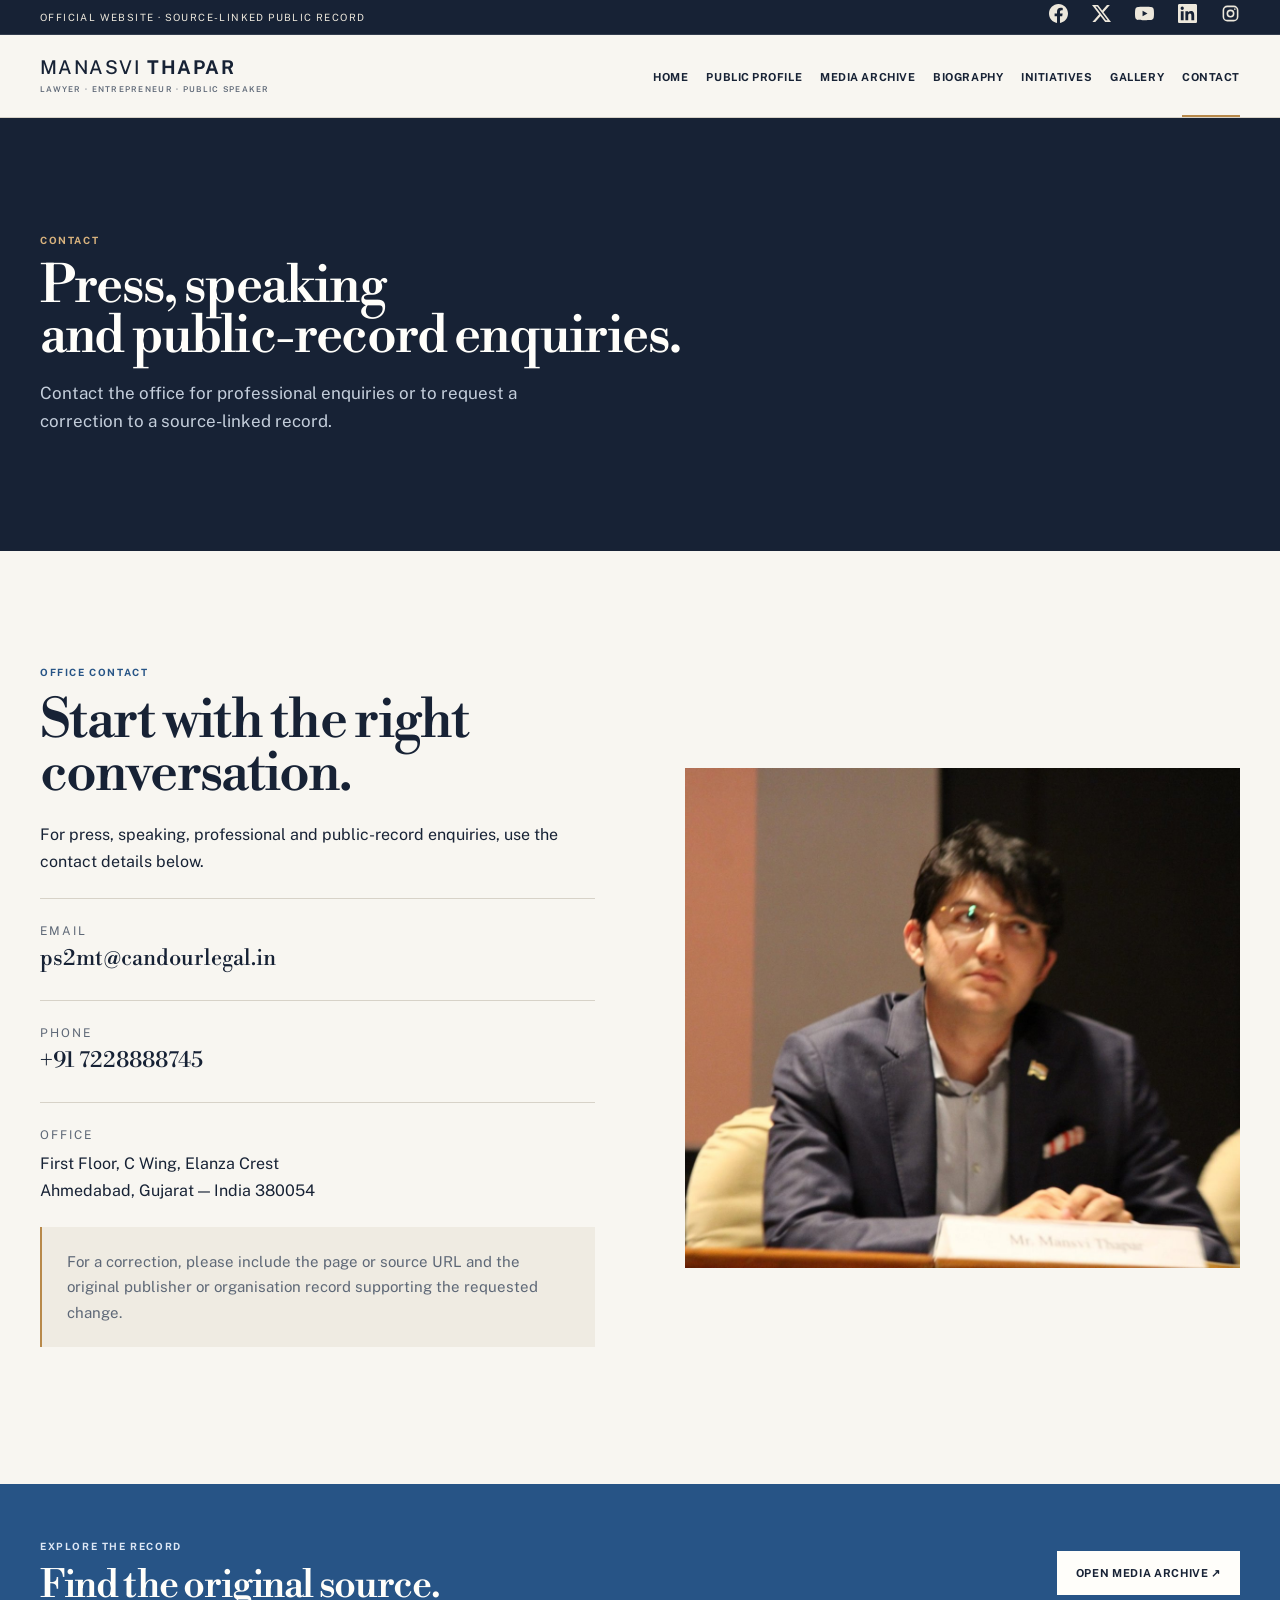
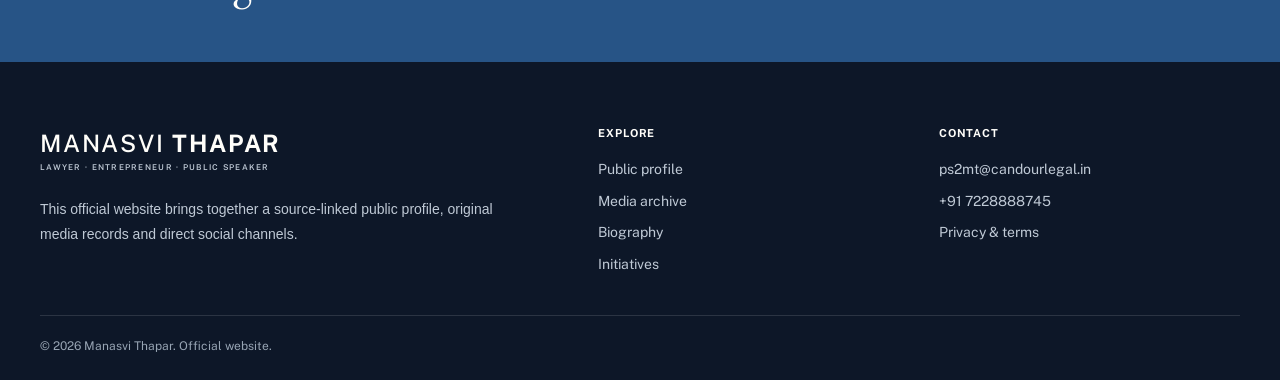
==== commit e30b58bb: "Rebuild public authority website experience" ====
--- a/contact-us/index.html
+++ b/contact-us/index.html
@@ -1 +1,116 @@
-<!doctype html><html lang="en"><head><meta charset="UTF-8"><meta name="viewport" content="width=device-width,initial-scale=1"><title>Contact | Manasvi Thapar</title><meta name="description" content="Contact the office of Manasvi Thapar for professional and public-engagement enquiries."><link rel="canonical" href="https://manasvithapar.com/contact-us/"><meta property="og:type" content="website"><meta property="og:site_name" content="Manasvi Thapar"><meta property="og:title" content="Contact | Manasvi Thapar"><meta property="og:description" content="Contact the office of Manasvi Thapar for professional and public-engagement enquiries."><meta property="og:url" content="https://manasvithapar.com/contact-us/"><meta property="og:image" content="https://manasvithapar.com/assets/924b106e10f7.jpeg"><meta name="twitter:card" content="summary_large_image"><link rel="icon" href="/assets/63805c784ebb.png"><link rel="stylesheet" href="/style.css"></head><body><a class="skip" href="#main">Skip to content</a><div class="utility"><div class="wrap"><span>THE OFFICIAL WEBSITE OF MANASVI THAPAR</span><div><a href="https://www.facebook.com/ManasviThapar/" target="_blank" rel="noopener">Facebook</a><a href="https://x.com/ManasviThapar" target="_blank" rel="noopener">X / Twitter</a><a href="https://www.youtube.com/@ThaparManasvi" target="_blank" rel="noopener">YouTube</a><a href="https://www.linkedin.com/in/manasvithapar/" target="_blank" rel="noopener">LinkedIn</a></div></div></div><header><div class="wrap header-inner"><a class="brand" href="/">MANASVI <strong>THAPAR</strong><small>LAWYER · ENTREPRENEUR · PUBLIC SPEAKER</small></a><button class="menu" aria-label="Open navigation" aria-expanded="false">☰</button><nav aria-label="Main navigation"><a href="/" >Home</a><a href="/wiki/" >Biography</a><a href="/public-profile/">Public profile</a><a href="/initiatives/" >Initiatives</a><a href="/media/" >Media</a><a href="/gallery/" >Photo Gallery</a><a href="/contact-us/" aria-current="page">Get in Touch</a></nav></div></header><main id="main"><section class="page-banner"><div class="wrap"><p class="eyebrow">GET IN TOUCH</p><h1>Start a conversation</h1><p>Professional enquiries, speaking engagements and collaborations.</p></div></section><section class="wrap section contact-layout"><div><p class="eyebrow">CONTACT DETAILS</p><h2>Let’s connect.</h2><p>For enquiries, reach out by email or phone.</p><div class="contact-item"><span>Email</span><a href="mailto:ps2mt@candourlegal.in">ps2mt@candourlegal.in</a></div><div class="contact-item"><span>Phone</span><a href="tel:+917228888745">+91 7228888745</a></div><div class="contact-item"><span>Address</span><p>First Floor, C Wing, Elanza Crest<br>Ahmedabad, Gujarat — India 380054</p></div></div><img class="" src="/assets/69f6b43f655c.jpeg" alt="Manasvi Thapar at a professional meeting" loading="lazy"></section></main><section class="connect"><div class="wrap"><div><p class="eyebrow">STAY CONNECTED</p><h2>@ManasviThapar</h2></div><div class="social"><a href="https://www.facebook.com/ManasviThapar/" target="_blank" rel="noopener">Facebook</a><a href="https://x.com/ManasviThapar" target="_blank" rel="noopener">X / Twitter</a><a href="https://www.youtube.com/@ThaparManasvi" target="_blank" rel="noopener">YouTube</a><a href="https://www.linkedin.com/in/manasvithapar/" target="_blank" rel="noopener">LinkedIn</a></div></div></section><footer><div class="wrap footer-grid"><div class="brand">MANASVI <strong>THAPAR</strong><p>Lawyer. Entrepreneur. Public Speaker.<br>TEDx Speaker. Angel Investor. Mentor.</p></div><div><h3>Explore</h3><a href="/wiki/">Biography</a><a href="/public-profile/">Public profile</a><a href="/initiatives/">Initiatives</a><a href="/gallery/">Photo Gallery</a><a href="/privacy/">Privacy &amp; terms</a></div><div><h3>Get in Touch</h3><a href="mailto:ps2mt@candourlegal.in">ps2mt@candourlegal.in</a><a href="tel:+917228888745">+91 7228888745</a><p>First Floor, C Wing, Elanza Crest<br>Ahmedabad, Gujarat — India 380054</p></div></div><div class="wrap copyright">© 2026 Manasvi Thapar. Official Website. All rights reserved.</div></footer><dialog id="lightbox"><button aria-label="Close photo" class="close">×</button><img alt=""><p></p></dialog><script src="/app.js"></script></body></html>
+<!doctype html>
+<html lang="en">
+<head>
+  <meta charset="UTF-8">
+  <meta name="viewport" content="width=device-width,initial-scale=1">
+  <title>Contact Manasvi Thapar | Press, Speaking &amp; Corrections</title>
+  <meta name="description" content="Contact the office of Manasvi Thapar for press, speaking, professional enquiries and corrections to the source-linked public record.">
+  <link rel="canonical" href="https://manasvithapar.com/contact-us/">
+  <meta property="og:type" content="website">
+  <meta property="og:site_name" content="Manasvi Thapar">
+  <meta property="og:title" content="Contact Manasvi Thapar | Press, Speaking &amp; Corrections">
+  <meta property="og:description" content="Contact the office of Manasvi Thapar for press, speaking and public-record enquiries.">
+  <meta property="og:url" content="https://manasvithapar.com/contact-us/">
+  <meta property="og:image" content="https://manasvithapar.com/assets/924b106e10f7.jpeg">
+  <meta name="twitter:card" content="summary_large_image">
+  <link rel="icon" href="/assets/63805c784ebb.png">
+  <link rel="stylesheet" href="/style.css">
+  <link rel="stylesheet" href="/editorial.css">
+</head>
+<body>
+  <a class="skip" href="#main">Skip to content</a>
+  <div class="utility">
+    <div class="wrap">
+      <span>OFFICIAL WEBSITE · SOURCE-LINKED PUBLIC RECORD</span>
+      <div>
+        <a href="https://www.facebook.com/ManasviThapar/" target="_blank" rel="noopener">Facebook</a>
+        <a href="https://x.com/ManasviThapar" target="_blank" rel="noopener">X / Twitter</a>
+        <a href="https://www.youtube.com/@ThaparManasvi" target="_blank" rel="noopener">YouTube</a>
+        <a href="https://www.linkedin.com/in/manasvithapar/" target="_blank" rel="noopener">LinkedIn</a>
+      </div>
+    </div>
+  </div>
+
+  <header>
+    <div class="wrap header-inner">
+      <a class="brand" href="/">MANASVI <strong>THAPAR</strong><small>LAWYER · ENTREPRENEUR · PUBLIC SPEAKER</small></a>
+      <button class="menu" aria-label="Open navigation" aria-expanded="false">Menu</button>
+      <nav aria-label="Main navigation">
+        <a href="/">Home</a>
+        <a href="/public-profile/">Public profile</a>
+        <a href="/media/">Media archive</a>
+        <a href="/wiki/">Biography</a>
+        <a href="/initiatives/">Initiatives</a>
+        <a href="/gallery/">Gallery</a>
+        <a href="/contact-us/" aria-current="page">Contact</a>
+      </nav>
+    </div>
+  </header>
+
+  <main id="main">
+    <section class="page-banner">
+      <div class="wrap">
+        <p class="eyebrow">Contact</p>
+        <h1>Press, speaking<br>and public-record enquiries.</h1>
+        <p>Contact the office for professional enquiries or to request a correction to a source-linked record.</p>
+      </div>
+    </section>
+
+    <section class="wrap section contact-layout" aria-labelledby="contact-heading">
+      <div>
+        <p class="eyebrow">Office contact</p>
+        <h2 id="contact-heading">Start with the right conversation.</h2>
+        <p>For press, speaking, professional and public-record enquiries, use the contact details below.</p>
+        <div class="contact-item">
+          <span>Email</span>
+          <a href="mailto:ps2mt@candourlegal.in">ps2mt@candourlegal.in</a>
+        </div>
+        <div class="contact-item">
+          <span>Phone</span>
+          <a href="tel:+917228888745">+91 7228888745</a>
+        </div>
+        <div class="contact-item">
+          <span>Office</span>
+          <p>First Floor, C Wing, Elanza Crest<br>Ahmedabad, Gujarat — India 380054</p>
+        </div>
+        <p class="profile-note">For a correction, please include the page or source URL and the original publisher or organisation record supporting the requested change.</p>
+      </div>
+      <img src="/assets/69f6b43f655c.jpeg" alt="Portrait of Manasvi Thapar" loading="lazy" width="1600" height="1066">
+    </section>
+  </main>
+
+  <section class="connect">
+    <div class="wrap">
+      <div>
+        <p class="eyebrow">Explore the record</p>
+        <h2>Find the original source.</h2>
+      </div>
+      <a class="button button-light" href="/media/">Open media archive <span aria-hidden="true">↗</span></a>
+    </div>
+  </section>
+
+  <footer>
+    <div class="wrap footer-grid">
+      <div>
+        <a class="brand" href="/">MANASVI <strong>THAPAR</strong><small>LAWYER · ENTREPRENEUR · PUBLIC SPEAKER</small></a>
+        <p>This official website brings together a source-linked public profile, original media records and direct social channels.</p>
+      </div>
+      <div>
+        <h3>Explore</h3>
+        <a href="/public-profile/">Public profile</a>
+        <a href="/media/">Media archive</a>
+        <a href="/wiki/">Biography</a>
+        <a href="/initiatives/">Initiatives</a>
+      </div>
+      <div>
+        <h3>Contact</h3>
+        <a href="mailto:ps2mt@candourlegal.in">ps2mt@candourlegal.in</a>
+        <a href="tel:+917228888745">+91 7228888745</a>
+        <a href="/privacy/">Privacy &amp; terms</a>
+      </div>
+    </div>
+    <div class="wrap copyright">© 2026 Manasvi Thapar. Official website.</div>
+  </footer>
+  <script src="/app.js"></script>
+</body>
+</html>
--- a/style.css
+++ b/style.css
@@ -1,4 +1,4 @@
-@import url('https://fonts.googleapis.com/css2?family=DM+Sans:wght@400;500;600;700&family=Manrope:wght@400;500;600;700;800&display=swap');
+@import url('https://fonts.googleapis.com/css2?family=Libre+Bodoni:ital,wght@0,400;0,500;0,600;0,700;1,400;1,500&family=Public+Sans:ital,wght@0,400;0,500;0,600;0,700;1,400;1,500&display=swap');
 :root{--navy:#092a51;--blue:#174c84;--ink:#172c41;--muted:#596c7d;--orange:#eb8b30;--line:#dbe4eb;--pale:#f2f6fa}*{box-sizing:border-box}html{scroll-behavior:smooth;scroll-padding-top:110px}body{margin:0;color:var(--ink);font:16px/1.7 'DM Sans',Arial,sans-serif}h1,h2,h3,.brand{font-family:Manrope,Arial,sans-serif;line-height:1.22}h1,h2,h3,p{margin-top:0}h1{font-size:clamp(42px,5vw,76px);font-weight:800;letter-spacing:-2px}h2{font-size:clamp(28px,3vw,42px);letter-spacing:-1.2px;margin-bottom:22px}h3{font-size:23px;margin-bottom:14px}p{margin-bottom:22px}a{color:inherit;text-decoration:none}button{font:inherit;cursor:pointer}img{display:block;max-width:100%;object-fit:cover}a,button{touch-action:manipulation}a:focus-visible,button:focus-visible{outline:3px solid var(--orange);outline-offset:5px}.wrap{max-width:1260px;width:calc(100% - 96px);margin:auto}.utility{background:var(--navy);color:white;font-size:12px;letter-spacing:1px}.utility .wrap{display:flex;justify-content:space-between;align-items:center;min-height:38px}.utility a{margin-left:24px;font-size:13px;letter-spacing:0}.header-inner{display:flex;justify-content:space-between;align-items:center;min-height:100px;gap:30px}header{background:white;position:sticky;top:0;z-index:20;box-shadow:0 1px 0 var(--line)}.brand{font-size:26px;font-weight:500;letter-spacing:1px;white-space:nowrap}.brand strong{font-weight:800}.brand small{display:block;font:10px/2 'DM Sans',Arial,sans-serif;letter-spacing:1.4px;color:var(--muted)}nav{display:flex;gap:26px;align-items:center;font-size:14px;font-weight:700}nav a{padding:37px 0 32px;border-bottom:3px solid transparent}nav a:hover,nav a[aria-current]{color:var(--blue);border-color:var(--orange)}.menu{display:none}.skip{position:absolute;left:12px;top:-100px;background:white;padding:12px;z-index:40}.skip:focus{top:12px}.hero{position:relative;min-height:640px;display:flex;align-items:center;background:var(--navy);color:white;overflow:hidden}.hero>img{position:absolute;width:100%;height:100%;object-position:center 40%}.hero-shade{position:absolute;inset:0;background:linear-gradient(90deg,rgba(5,24,47,.95),rgba(5,24,47,.72) 35%,rgba(5,24,47,.15) 68%)}.hero-content{position:relative;padding:70px 0}.eyebrow{font-size:12px;font-weight:700;letter-spacing:2.1px;text-transform:uppercase;color:var(--blue);margin-bottom:15px}.hero .eyebrow{color:#ffd095}.hero h1{margin-bottom:24px}.hero-content>p:not(.eyebrow){font-size:24px;line-height:1.6}.button{display:inline-block;background:var(--orange);color:#142b42;font-size:14px;font-weight:700;padding:14px 25px;border:0}.button:hover{background:#ffc080}.button.dark{background:var(--navy);color:white}.hero-caption{position:absolute;right:48px;bottom:28px;color:white;font-size:11px;letter-spacing:1.8px}.role-strip{background:var(--blue);color:white}.role-strip .wrap{display:flex;justify-content:space-between;gap:20px;padding:24px 0}.role-strip a{font-size:14px;font-weight:600}.section{padding-top:76px;padding-bottom:76px}.section-head{display:flex;justify-content:space-between;align-items:end;gap:25px;margin-bottom:36px}.section-head h2{margin-bottom:0}.text-link{font-size:14px;color:var(--blue);font-weight:700;border-bottom:2px solid var(--orange);padding-bottom:5px;white-space:nowrap}.cards{display:grid;grid-template-columns:repeat(3,1fr);gap:28px}.card{border:1px solid var(--line);background:white;transition:transform .2s,box-shadow .2s}.card:hover{transform:translateY(-4px);box-shadow:0 15px 30px #092a5112}.card>img{width:100%;height:235px}.card-body{padding:28px}.card-body p:not(.eyebrow){font-size:15px;color:var(--muted);line-height:1.75}.card-body .eyebrow{font-size:11px}.card-body h3{font-size:23px}.blue-section{background:var(--navy);color:white}.blue-section .eyebrow{color:#b7d9fa}.blue-section .text-link{color:white}.initiative-grid{display:grid;grid-template-columns:repeat(3,1fr);gap:28px}.initiative{display:block;background:#11365c}.initiative img{width:100%;height:235px}.initiative>div{padding:26px}.initiative p{color:#c8d9ea;font-size:15px}.about-split{display:grid;grid-template-columns:.8fr 1fr;gap:100px;align-items:center}.about-split>div:first-child{height:480px;background:var(--pale)}.about-split img{height:100%;width:100%;object-position:50% 25%}.about-split h2{font-size:42px}.about-split p:not(.eyebrow){color:var(--muted)}.journey-section{background:var(--pale)}.journey{display:grid;grid-template-columns:repeat(2,1fr);gap:24px 60px}.milestone{display:flex;gap:25px;padding:20px 0;border-top:1px solid var(--line)}.milestone>span{font-size:27px;color:var(--blue);font-weight:700;min-width:70px}.milestone h3{font-size:21px}.milestone p{font-size:15px;color:var(--muted);margin:0}.video-feature{display:grid;grid-template-columns:1.5fr 1fr;gap:55px;align-items:center}.video-feature iframe{width:100%;aspect-ratio:16/9;border:0;background:var(--navy)}.video-feature h3{font-size:32px}.video-feature p:not(.eyebrow){color:var(--muted)}.gallery-section{background:var(--pale)}.gallery{display:grid;grid-template-columns:repeat(4,1fr);gap:18px}.photo{position:relative;padding:0;border:0;background:var(--navy);overflow:hidden;min-width:0}.photo img{width:100%;height:225px;transition:transform .3s}.photo:hover img{transform:scale(1.05)}.photo span{position:absolute;bottom:0;left:0;right:0;padding:16px;background:linear-gradient(transparent,#000a);color:white;font-size:14px;opacity:0;transition:opacity .2s}.photo:hover span,.photo:focus-visible span{opacity:1}.connect{background:var(--blue);color:white;padding:44px 0}.connect .wrap{display:flex;align-items:center;justify-content:space-between;gap:25px}.connect .eyebrow{color:#b7d9fa}.connect h2{margin:0;font-size:30px}.social{display:flex;gap:30px}.social a{font-size:15px;font-weight:700;border-bottom:1px solid #ffffff55;padding-bottom:8px}footer{background:#071d34;color:#c4d1df;padding:60px 0 20px}.footer-grid{display:grid;grid-template-columns:1.5fr .7fr 1fr;gap:70px}footer .brand{color:white;font-size:24px}footer p{font:14px/1.8 'DM Sans',Arial,sans-serif;letter-spacing:0;white-space:normal;margin-top:20px}footer h3{font-size:17px;color:white}footer a{display:block;font-size:14px;padding:4px 0}.copyright{font-size:12px;border-top:1px solid #ffffff20;margin-top:35px;padding-top:20px}.page-banner{background:var(--navy);color:white;padding:65px 0}.page-banner h1{font-size:52px;margin-bottom:18px}.page-banner .eyebrow{color:#b7d9fa}.page-banner p:last-child{margin-bottom:0;color:#c4d5e7}.bio-layout{display:grid;grid-template-columns:340px 1fr;gap:70px}.bio-layout aside img{width:100%;max-height:490px}.bio-layout blockquote{margin:28px 0;background:var(--pale);padding:30px;font:700 36px/1.4 Manrope,sans-serif;border-left:4px solid var(--orange)}.prose{font-size:17px;color:var(--muted)}.prose a{color:var(--blue);font-weight:700}.role-details{display:grid;gap:50px}.role-details article,.initiative-list article{display:grid;grid-template-columns:1fr 1fr;gap:60px;align-items:center;padding-bottom:40px;border-bottom:1px solid var(--line)}.role-details article img,.initiative-list img{height:330px;width:100%}.initiative-list{display:grid;gap:50px}.role-details p,.initiative-list p{color:var(--muted)}.gallery-count{color:var(--muted);font-size:14px}.contact-layout{display:grid;grid-template-columns:1fr 1fr;gap:90px;align-items:center}.contact-layout>img{width:100%;height:500px}.contact-item{border-top:1px solid var(--line);padding:22px 0}.contact-item span{display:block;font-size:12px;letter-spacing:2px;color:var(--muted);text-transform:uppercase}.contact-item a{font-size:22px;color:var(--blue);word-break:break-word}.contact-item p{margin:6px 0 0}dialog{background:#071d34;color:white;max-width:92vw;max-height:94vh;border:0;padding:45px 20px 16px}dialog::backdrop{background:#051424ed}dialog img{max-height:75vh;max-width:84vw;object-fit:contain;margin:auto}dialog p{font-size:14px;margin:12px 0 0;text-align:center}.close{position:absolute;right:10px;top:0;background:none;border:0;color:white;font-size:32px;padding:0 12px}
 @media(min-width:1550px){.hero{min-height:720px}}@media(max-width:1100px){.wrap{width:calc(100% - 48px)}nav{gap:17px;font-size:13px}.brand{font-size:23px}.brand small{font-size:9px}.about-split{gap:55px}.hero{min-height:580px}.cards{gap:18px}.card-body{padding:22px}.bio-layout{grid-template-columns:280px 1fr;gap:40px}.footer-grid{gap:35px}}@media(max-width:850px){.utility .wrap>span{font-size:10px}.utility a{margin-left:14px;font-size:12px}.header-inner{min-height:85px}.menu{display:block;background:none;border:0;color:var(--navy);font-size:26px}nav{display:none;position:absolute;top:85px;left:0;right:0;background:white;flex-direction:column;align-items:stretch;padding:14px 24px;box-shadow:0 15px 20px #0002;gap:0}nav.open{display:flex}nav a{padding:12px 0;font-size:16px}.hero{min-height:570px}.hero>img{object-position:60% center}.hero-shade{background:linear-gradient(90deg,#05182fed,#05182f55)}.role-strip .wrap{display:grid;grid-template-columns:repeat(3,1fr);text-align:center;gap:18px}.cards{grid-template-columns:repeat(2,1fr)}.initiative-grid{grid-template-columns:1fr}.initiative{display:grid;grid-template-columns:1fr 1fr}.initiative img{height:100%;min-height:250px}.about-split{gap:35px}.about-split h2{font-size:32px}.gallery{grid-template-columns:repeat(3,1fr)}.photo img{height:200px}.video-feature{gap:30px}.journey{gap:25px}.footer-grid{grid-template-columns:1fr 1fr}.footer-grid>div:first-child{grid-column:1/-1}.bio-layout{grid-template-columns:1fr}.bio-layout aside{display:grid;grid-template-columns:1fr 1fr;gap:30px;align-items:center}.bio-layout aside img{height:350px;object-position:center 25%}.contact-layout{gap:35px}}@media(max-width:600px){.wrap{width:calc(100% - 36px)}.utility .wrap{justify-content:center}.utility .wrap>div{display:none}.brand{font-size:24px}.brand small{font-size:9px}.hero{min-height:560px}.hero-content{padding:50px 0}.hero h1{font-size:57px}.hero-content>p:not(.eyebrow){font-size:20px}.hero-caption{font-size:9px;right:18px;bottom:20px}.section{padding-top:48px;padding-bottom:48px}.section-head{align-items:start;flex-direction:column;gap:15px;margin-bottom:26px}.section-head h2{font-size:31px}.role-strip a{font-size:12px}.cards{grid-template-columns:1fr;gap:25px}.card>img{height:240px}.card-body{padding:25px}.initiative{display:block}.initiative img{height:240px;min-height:0}.about-split{grid-template-columns:1fr;gap:35px}.about-split>div:first-child{height:410px}.journey{grid-template-columns:1fr}.milestone{gap:18px}.video-feature{grid-template-columns:1fr;gap:26px}.gallery{grid-template-columns:repeat(2,1fr);gap:12px}.photo img{height:170px}.connect .wrap{flex-direction:column;align-items:start}.social{gap:25px}.footer-grid{grid-template-columns:1fr;gap:28px}.footer-grid>div:first-child{grid-column:auto}footer{padding-top:42px}.page-banner{padding:45px 0}.page-banner h1{font-size:40px}.bio-layout aside{grid-template-columns:1fr}.bio-layout blockquote{font-size:32px;margin:0}.role-details article,.initiative-list article{grid-template-columns:1fr;gap:26px;padding-bottom:25px}.role-details article img,.initiative-list img{height:270px}.contact-layout{grid-template-columns:1fr}.contact-layout>img{height:350px}.contact-item a{font-size:21px}}@media(prefers-reduced-motion:reduce){*{scroll-behavior:auto!important;transition:none!important}}
 
--- a/editorial.css
+++ b/editorial.css
@@ -0,0 +1,862 @@
+/*
+  Editorial authority system
+  A restrained, evidence-first layer for the public profile and media archive.
+*/
+:root {
+  --navy: #14213a;
+  --blue: #275486;
+  --ink: #172235;
+  --muted: #5e6877;
+  --orange: #b8894a;
+  --line: #d7d2c8;
+  --pale: #eeebe4;
+  --paper: #f8f6f1;
+  --paper-strong: #efebe2;
+  --white: #fffefa;
+  --ink-soft: #24334d;
+  --radius: 0;
+  --shadow: 0 18px 44px rgba(20, 33, 58, .10);
+}
+
+html {
+  background: var(--paper);
+  scroll-padding-top: 104px;
+}
+
+body {
+  min-width: 320px;
+  background: var(--paper);
+  color: var(--ink);
+  font: 16px/1.68 "Public Sans", Arial, sans-serif;
+  -webkit-font-smoothing: antialiased;
+  text-rendering: optimizeLegibility;
+}
+
+h1, h2, h3, .brand {
+  font-family: "Libre Bodoni", Georgia, serif;
+  color: var(--ink);
+  font-weight: 500;
+  letter-spacing: -.035em;
+}
+
+h1 { font-size: clamp(3.5rem, 7.1vw, 7.4rem); line-height: .88; }
+h2 { font-size: clamp(2.35rem, 4.2vw, 4.65rem); line-height: .98; }
+h3 { font-size: clamp(1.35rem, 2vw, 2rem); line-height: 1.12; }
+p { max-width: 68ch; }
+
+a, button {
+  transition: color 180ms ease, background-color 180ms ease, border-color 180ms ease, transform 180ms ease, box-shadow 180ms ease;
+}
+
+a:focus-visible, button:focus-visible {
+  outline: 3px solid var(--orange);
+  outline-offset: 4px;
+}
+
+.wrap {
+  width: min(1240px, calc(100% - 80px));
+}
+
+.skip {
+  background: var(--white);
+  color: var(--ink);
+  font-weight: 700;
+}
+
+.utility {
+  background: var(--ink);
+  color: #ede8dc;
+  border-bottom: 1px solid rgba(255,255,255,.12);
+  font-size: 10px;
+  letter-spacing: .14em;
+}
+
+.utility .wrap {
+  min-height: 34px;
+}
+
+.utility a {
+  color: #ede8dc;
+}
+
+.utility a:hover { color: #fff; }
+
+header {
+  background: rgba(248,246,241,.96);
+  border-bottom: 1px solid var(--line);
+  box-shadow: none;
+  backdrop-filter: blur(12px);
+}
+
+.header-inner {
+  min-height: 82px;
+  gap: 26px;
+}
+
+.brand {
+  color: var(--ink);
+  font-family: "Public Sans", Arial, sans-serif;
+  font-size: 19px;
+  font-weight: 500;
+  letter-spacing: .075em;
+  line-height: 1;
+}
+
+.brand strong {
+  font-weight: 700;
+}
+
+.brand small {
+  color: var(--muted);
+  font: 600 8px/1.4 "Public Sans", Arial, sans-serif;
+  letter-spacing: .16em;
+  margin-top: 7px;
+}
+
+nav {
+  gap: 18px;
+  font-size: 11px;
+  font-weight: 700;
+  letter-spacing: .05em;
+  text-transform: uppercase;
+}
+
+nav a {
+  padding: 33px 0 29px;
+  border-bottom: 2px solid transparent;
+}
+
+nav a:hover, nav a[aria-current] {
+  border-color: var(--orange);
+  color: var(--ink);
+}
+
+.menu {
+  border: 1px solid var(--ink);
+  border-radius: 0;
+  color: var(--ink);
+  font: 700 10px/1 "Public Sans", Arial, sans-serif;
+  letter-spacing: .08em;
+  padding: 12px 13px;
+  text-transform: uppercase;
+}
+
+.menu:hover {
+  background: var(--ink);
+  color: var(--white);
+}
+
+.eyebrow {
+  color: var(--blue);
+  font: 700 10px/1.35 "Public Sans", Arial, sans-serif;
+  letter-spacing: .16em;
+  margin-bottom: 15px;
+}
+
+.section {
+  padding-top: clamp(72px, 9vw, 140px);
+  padding-bottom: clamp(72px, 9vw, 140px);
+}
+
+.section-head {
+  align-items: flex-end;
+  gap: 32px;
+  margin-bottom: 48px;
+}
+
+.section-head h2 { max-width: 15ch; }
+
+.text-link {
+  border-bottom: 1px solid currentColor;
+  color: var(--ink);
+  font-size: 11px;
+  font-weight: 700;
+  letter-spacing: .06em;
+  padding-bottom: 5px;
+  text-transform: uppercase;
+  white-space: normal;
+}
+
+.text-link:hover {
+  border-color: var(--orange);
+  color: var(--blue);
+}
+
+.button {
+  background: var(--orange);
+  border: 1px solid var(--orange);
+  border-radius: 0;
+  color: #161b25;
+  font: 700 11px/1.1 "Public Sans", Arial, sans-serif;
+  letter-spacing: .06em;
+  padding: 15px 18px;
+  text-transform: uppercase;
+}
+
+.button:hover {
+  background: #d0a86d;
+  border-color: #d0a86d;
+  box-shadow: 0 8px 18px rgba(20,33,58,.15);
+  transform: translateY(-2px);
+}
+
+.button.dark {
+  background: var(--ink);
+  border-color: var(--ink);
+  color: var(--white);
+}
+
+.button-quiet {
+  background: transparent;
+  border-color: rgba(255,255,255,.48);
+  color: var(--white);
+}
+
+.button-quiet:hover {
+  background: rgba(255,255,255,.1);
+  border-color: var(--white);
+  color: var(--white);
+}
+
+.button-light {
+  background: var(--white);
+  border-color: var(--white);
+  color: var(--ink);
+}
+
+/* Homepage */
+.editorial-hero {
+  background: var(--ink);
+  color: var(--white);
+  min-height: 0;
+  overflow: hidden;
+  padding: 0;
+}
+
+.hero-layout {
+  display: grid;
+  grid-template-columns: minmax(0, .98fr) minmax(420px, 1.02fr);
+  min-height: min(660px, calc(100dvh - 116px));
+}
+
+.hero-copy {
+  align-self: center;
+  padding: clamp(84px, 11vw, 158px) clamp(28px, 7vw, 100px) clamp(84px, 11vw, 158px) 0;
+  position: relative;
+  z-index: 1;
+}
+
+.hero .eyebrow {
+  color: #d9b37e;
+}
+
+.hero h1 {
+  color: var(--white);
+  margin: 0 0 28px;
+}
+
+.hero-identity {
+  color: #f5f1e7;
+  font: 600 clamp(15px, 1.5vw, 20px)/1.45 "Public Sans", Arial, sans-serif;
+  letter-spacing: .025em;
+  margin-bottom: 21px;
+}
+
+.hero-intro {
+  color: #c7d0dd;
+  font-size: 17px;
+  margin-bottom: 34px;
+  max-width: 46ch;
+}
+
+.hero-actions {
+  align-items: center;
+  display: flex;
+  flex-wrap: wrap;
+  gap: 12px;
+}
+
+.hero-portrait {
+  align-self: stretch;
+  background: #31415c;
+  margin: 0;
+  min-height: 100%;
+  overflow: hidden;
+  position: relative;
+}
+
+.hero-portrait::after {
+  background: linear-gradient(180deg, rgba(20,33,58,0) 52%, rgba(20,33,58,.58));
+  content: "";
+  inset: 0;
+  position: absolute;
+}
+
+.hero-portrait img {
+  height: 100%;
+  min-height: 600px;
+  object-position: center;
+  width: 100%;
+}
+
+.hero-portrait figcaption {
+  bottom: 27px;
+  color: var(--white);
+  font: 700 9px/1.3 "Public Sans", Arial, sans-serif;
+  left: 30px;
+  letter-spacing: .14em;
+  position: absolute;
+  text-transform: uppercase;
+  z-index: 1;
+}
+
+.proof-strip {
+  background: var(--paper-strong);
+  border-bottom: 1px solid var(--line);
+}
+
+.proof-grid {
+  display: grid;
+  grid-template-columns: repeat(3, 1fr);
+}
+
+.proof-grid > a {
+  border-left: 1px solid var(--line);
+  display: grid;
+  gap: 8px;
+  min-height: 190px;
+  padding: 34px 38px;
+}
+
+.proof-grid > a:last-child { border-right: 1px solid var(--line); }
+
+.proof-grid > a:hover {
+  background: var(--white);
+  color: var(--blue);
+}
+
+.proof-grid strong {
+  font: 500 21px/1.1 "Libre Bodoni", Georgia, serif;
+}
+
+.proof-grid > a > span:last-child {
+  color: var(--muted);
+  font-size: 13px;
+  line-height: 1.55;
+}
+
+.proof-kicker {
+  color: var(--orange);
+  font: 700 10px/1 "Public Sans", Arial, sans-serif;
+  letter-spacing: .14em;
+}
+
+.coverage-ledger {
+  display: grid;
+  gap: 0;
+  grid-template-columns: minmax(0, 1.35fr) minmax(300px, .65fr);
+}
+
+.lead-story {
+  background: var(--white);
+  border: 1px solid var(--line);
+  display: grid;
+  grid-template-columns: 1.05fr .95fr;
+  min-width: 0;
+}
+
+.lead-story-image {
+  display: block;
+  min-height: 100%;
+  overflow: hidden;
+}
+
+.lead-story-image img {
+  height: 100%;
+  min-height: 390px;
+  object-position: center;
+  transition: transform 320ms ease;
+  width: 100%;
+}
+
+.lead-story:hover .lead-story-image img { transform: scale(1.025); }
+
+.lead-story-copy {
+  align-self: center;
+  padding: clamp(32px, 4vw, 64px);
+}
+
+.lead-story-copy h3,
+.coverage-brief h3 {
+  margin-bottom: 17px;
+}
+
+.lead-story-copy h3 a:hover,
+.coverage-brief h3 a:hover { color: var(--blue); }
+
+.lead-story-copy > p:not(.eyebrow),
+.coverage-brief > p:not(.eyebrow) {
+  color: var(--muted);
+  font-size: 14px;
+}
+
+.coverage-briefs {
+  background: var(--ink);
+  display: grid;
+}
+
+.coverage-brief {
+  border: 1px solid rgba(255,255,255,.18);
+  color: var(--white);
+  display: flex;
+  flex-direction: column;
+  justify-content: center;
+  padding: clamp(30px, 4vw, 48px);
+}
+
+.coverage-brief .eyebrow { color: #d9b37e; }
+.coverage-brief h3 { color: var(--white); }
+.coverage-brief > p:not(.eyebrow) { color: #c4cedb; }
+.coverage-brief .text-link { color: var(--white); margin-top: auto; width: fit-content; }
+
+.focus-section {
+  background: var(--ink);
+  color: var(--white);
+}
+
+.section-head-light h2 { color: var(--white); }
+.section-head-light .eyebrow { color: #d9b37e; }
+.section-head-light .text-link { color: var(--white); }
+
+.focus-grid {
+  display: grid;
+  grid-template-columns: repeat(3, 1fr);
+}
+
+.focus-grid article {
+  border-left: 1px solid rgba(255,255,255,.2);
+  min-height: 320px;
+  padding: 32px 40px 20px;
+}
+
+.focus-grid article:last-child { border-right: 1px solid rgba(255,255,255,.2); }
+
+.focus-number {
+  color: #d9b37e;
+  display: block;
+  font: 700 10px/1 "Public Sans", Arial, sans-serif;
+  letter-spacing: .14em;
+  margin-bottom: 54px;
+}
+
+.focus-grid h3 { color: var(--white); margin-bottom: 14px; }
+.focus-grid p { color: #c4cedb; font-size: 14px; }
+.focus-grid a {
+  border-bottom: 1px solid rgba(255,255,255,.55);
+  color: var(--white);
+  display: inline-block;
+  font-size: 11px;
+  font-weight: 700;
+  letter-spacing: .05em;
+  margin-top: 4px;
+  padding-bottom: 4px;
+  text-transform: uppercase;
+}
+.focus-grid a:hover { color: #d9b37e; }
+
+.media-window-grid {
+  align-items: start;
+  display: grid;
+  gap: clamp(32px, 5vw, 72px);
+  grid-template-columns: minmax(0, 1fr) minmax(300px, .9fr);
+}
+
+.featured-watch {
+  border: 1px solid var(--line);
+  background: var(--white);
+}
+
+.featured-watch iframe {
+  aspect-ratio: 16 / 9;
+  border: 0;
+  display: block;
+  width: 100%;
+}
+
+.featured-watch > div { padding: 30px; }
+.featured-watch h3 { margin-bottom: 14px; }
+.featured-watch p:not(.eyebrow) { color: var(--muted); font-size: 14px; }
+
+.feed-note {
+  color: var(--muted);
+  font-size: 12px;
+  margin: 0 0 18px;
+}
+
+.homepage-coverage {
+  display: grid;
+  gap: 0;
+  grid-template-columns: 1fr;
+  margin-top: 0;
+}
+
+.coverage-grid {
+  gap: 18px;
+  grid-template-columns: repeat(3, minmax(0, 1fr));
+}
+
+.coverage-card {
+  background: var(--white);
+  border: 1px solid var(--line);
+  border-radius: 0;
+  box-shadow: none;
+  display: flex;
+  flex-direction: column;
+  min-width: 0;
+  padding: 27px;
+}
+
+.homepage-coverage .coverage-card {
+  border-bottom-width: 0;
+  min-height: 0;
+  padding: 22px 0 20px 24px;
+}
+
+.homepage-coverage .coverage-card:last-child { border-bottom-width: 1px; }
+
+.homepage-coverage .coverage-card:first-child {
+  background: var(--white);
+  border-color: var(--line);
+  color: var(--ink);
+}
+
+.homepage-coverage .coverage-card:first-child h3 a,
+.homepage-coverage .coverage-card:first-child .eyebrow,
+.homepage-coverage .coverage-card:first-child time {
+  color: inherit;
+}
+
+.coverage-card h3 {
+  font-size: 20px;
+  line-height: 1.18;
+  margin: 9px 0 15px;
+}
+
+.coverage-card h3 a { color: var(--ink); }
+.coverage-card h3 a:hover { color: var(--blue); text-decoration: none; }
+.coverage-card .eyebrow { font-size: 9px; margin-bottom: 4px; }
+.coverage-context { color: var(--muted); font-size: 12px; }
+.coverage-card time { color: var(--muted); font-size: 12px; }
+.coverage-meta { margin-top: auto; padding-top: 10px; }
+
+.record-invitation {
+  background: var(--paper-strong);
+  border-block: 1px solid var(--line);
+}
+
+.record-invitation-grid {
+  display: grid;
+  grid-template-columns: minmax(260px, .75fr) minmax(0, 1.25fr);
+  min-height: 515px;
+}
+
+.record-invitation figure {
+  margin: 0;
+  overflow: hidden;
+}
+
+.record-invitation figure img {
+  height: 100%;
+  min-height: 515px;
+  object-position: 50% 27%;
+  width: 100%;
+}
+
+.record-invitation-grid > div {
+  align-self: center;
+  padding: clamp(48px, 8vw, 110px);
+}
+
+.record-invitation h2 { max-width: 10ch; margin-bottom: 22px; }
+.record-invitation p:not(.eyebrow) { color: var(--muted); font-size: 16px; }
+
+.logo-grid {
+  gap: 0;
+  grid-template-columns: repeat(3, minmax(0, 1fr));
+}
+
+.logo-tile {
+  border-color: var(--line);
+  border-radius: 0;
+  min-height: 175px;
+  padding: 28px 22px 22px;
+}
+
+.logo-tile:hover {
+  background: var(--white);
+  border-color: var(--orange);
+  box-shadow: var(--shadow);
+  transform: translateY(-3px);
+}
+
+.logo-caption {
+  color: var(--ink);
+  font: 700 10px/1.3 "Public Sans", Arial, sans-serif;
+  letter-spacing: .06em;
+  text-transform: uppercase;
+}
+
+.connect {
+  background: var(--blue);
+  border-top: 0;
+  padding: 56px 0;
+}
+
+.connect .wrap { align-items: center; }
+.connect .eyebrow { color: #dde7f5; }
+.connect h2 { color: var(--white); font-size: clamp(2rem, 3vw, 3.3rem); }
+
+footer {
+  background: #0d1728;
+  color: #bfc9d5;
+  padding: 65px 0 24px;
+}
+
+footer .brand { color: var(--white); }
+footer .brand small { color: #bfc9d5; }
+footer p { color: #bfc9d5; }
+footer h3 { color: var(--white); font: 700 11px/1.2 "Public Sans", Arial, sans-serif; letter-spacing: .08em; text-transform: uppercase; }
+footer a:hover { color: #fff; }
+.footer-grid { grid-template-columns: 1.4fr .75fr .9fr; gap: clamp(32px, 7vw, 110px); }
+.copyright { color: #98a5b4; }
+footer div.brand > p { display: none; }
+footer div.brand::after {
+  color: #bfc9d5;
+  content: "Official website · source-linked public record";
+  display: block;
+  font: 600 10px/1.5 "Public Sans", Arial, sans-serif;
+  letter-spacing: .1em;
+  margin-top: 18px;
+  text-transform: uppercase;
+}
+
+/* Public profile, media archive and secondary pages */
+.page-banner {
+  background: var(--ink);
+  padding: clamp(72px, 9vw, 128px) 0;
+}
+
+.page-banner .eyebrow { color: #d9b37e; }
+.page-banner h1 { color: var(--white); line-height: .95; margin-bottom: 18px; }
+.page-banner p:last-child { color: #c4cedb; font-size: 17px; max-width: 56ch; }
+
+.profile-summary,
+.profile-standard { max-width: 980px; }
+
+.profile-note {
+  background: var(--paper-strong);
+  border-left: 2px solid var(--orange);
+  color: var(--muted);
+  font-size: 15px;
+  padding: 22px 25px;
+}
+
+.source-records {
+  gap: 0;
+  grid-template-columns: repeat(3, minmax(0, 1fr));
+}
+
+.source-record {
+  border-color: var(--line);
+  border-radius: 0;
+  padding: 31px;
+}
+
+.source-record:hover { box-shadow: var(--shadow); position: relative; z-index: 1; }
+.source-record h3 { font-size: 24px; }
+.source-record p, .profile-standard p { color: var(--muted); }
+.on-dark .source-record { background: var(--ink-soft); border-color: rgba(255,255,255,.16); }
+
+.blue-section { background: var(--ink); }
+.blue-section .eyebrow { color: #d9b37e; }
+.blue-section h2, .blue-section h3 { color: var(--white); }
+
+.initiative-grid { gap: 0; }
+.initiative {
+  background: var(--ink-soft);
+  border: 1px solid rgba(255,255,255,.15);
+}
+.initiative > div { padding: 28px; }
+.initiative p { color: #c4cedb; }
+
+.coverage-grid:not(.homepage-coverage) .coverage-card:hover {
+  border-color: var(--orange);
+  box-shadow: var(--shadow);
+  transform: translateY(-3px);
+}
+
+.media-pagination {
+  border-top-color: var(--line);
+  padding-top: 34px;
+}
+
+.media-pagination a,
+.media-pagination-current,
+.pagination-gap {
+  border-color: var(--line);
+  border-radius: 0;
+  color: var(--ink);
+}
+
+.media-pagination-current {
+  background: var(--ink);
+  border-color: var(--ink);
+  color: var(--white);
+}
+
+.media-pagination a:hover { background: var(--paper-strong); border-color: var(--orange); }
+
+.bio-layout { gap: clamp(40px, 7vw, 96px); }
+.bio-layout aside img { border: 1px solid var(--line); }
+.bio-layout blockquote {
+  background: var(--paper-strong);
+  border-left-color: var(--orange);
+  font: 500 clamp(28px, 3vw, 40px)/1.18 "Libre Bodoni", Georgia, serif;
+}
+
+.prose, .role-details p, .initiative-list p { color: var(--muted); }
+.prose a { color: var(--blue); }
+.role-details article, .initiative-list article { border-bottom-color: var(--line); }
+
+.contact-item { border-top-color: var(--line); }
+.contact-item a { color: var(--ink); font-family: "Libre Bodoni", Georgia, serif; }
+.contact-item a:hover { color: var(--blue); }
+
+.feed-card { border-color: var(--line); }
+.feed-heading { border-bottom-color: var(--line); }
+.feed-heading h3 { color: var(--ink); }
+.feed-heading a, .feed-fallback { color: var(--blue); }
+
+.gallery-section, .journey-section { background: var(--paper-strong); }
+.photo, .home-motion .photo { border-radius: 0; }
+.curated-gallery { grid-template-columns: repeat(4, minmax(0, 1fr)); }
+.curated-gallery .photo { border: 1px solid var(--line); }
+.curated-gallery .photo img { height: 290px; }
+.gallery-count { color: var(--muted); font-size: 14px; margin: -20px 0 32px; }
+
+dialog {
+  background: var(--ink);
+  border: 1px solid rgba(255,255,255,.18);
+}
+
+/* Responsive */
+@media (max-width: 1120px) {
+  .wrap { width: min(1240px, calc(100% - 56px)); }
+  nav { gap: 13px; font-size: 10px; }
+  .hero-layout { grid-template-columns: minmax(0, .95fr) minmax(360px, .9fr); }
+  .hero-copy { padding-right: 48px; }
+  .lead-story { grid-template-columns: 1fr; }
+  .lead-story-image img { min-height: 310px; max-height: 370px; }
+  .lead-story-copy { padding: 38px; }
+}
+
+@media (max-width: 920px) {
+  .wrap { width: min(1240px, calc(100% - 48px)); }
+  .header-inner { min-height: 74px; }
+  .menu { display: inline-flex; }
+  nav {
+    background: var(--paper);
+    border-bottom: 1px solid var(--line);
+    box-shadow: 0 18px 35px rgba(20,33,58,.12);
+    display: none;
+    flex-direction: column;
+    font-size: 12px;
+    gap: 0;
+    left: 0;
+    padding: 10px 24px 18px;
+    position: absolute;
+    right: 0;
+    top: 100%;
+  }
+  nav.open { display: flex; }
+  nav a { border-bottom: 1px solid var(--line); padding: 15px 0; }
+  .hero-layout { grid-template-columns: 1fr .84fr; }
+  .hero-copy { padding: 78px 35px 78px 0; }
+  .proof-grid > a { padding: 29px 24px; }
+  .coverage-ledger { grid-template-columns: 1fr; }
+  .coverage-briefs { grid-template-columns: 1fr 1fr; }
+  .focus-grid article { padding-inline: 27px; }
+  .media-window-grid { grid-template-columns: 1fr; }
+  .homepage-coverage { grid-template-columns: repeat(3, 1fr); }
+  .homepage-coverage .coverage-card { border-bottom-width: 1px; }
+  .record-invitation-grid > div { padding: 56px; }
+}
+
+@media (max-width: 680px) {
+  .wrap { width: calc(100% - 36px); }
+  .utility .wrap { justify-content: center; }
+  .utility .wrap > span { font-size: 8px; }
+  .utility .wrap > div { display: none; }
+  .brand { font-size: 17px; }
+  .brand small { font-size: 7px; letter-spacing: .13em; }
+  .editorial-hero { background: var(--ink); }
+  .hero-layout { grid-template-columns: 1fr; min-height: auto; }
+  .hero-copy { padding: 78px 0 62px; }
+  .hero h1 { font-size: clamp(3.55rem, 17vw, 5.4rem); }
+  .hero-identity { font-size: 15px; }
+  .hero-intro { font-size: 15px; }
+  .hero-portrait { min-height: 330px; }
+  .hero-portrait img { min-height: 330px; }
+  .proof-grid { grid-template-columns: 1fr; }
+  .proof-grid > a, .proof-grid > a:last-child {
+    border-left: 0;
+    border-right: 0;
+    border-top: 1px solid var(--line);
+    min-height: 0;
+    padding: 24px 0;
+  }
+  .proof-grid > a:first-child { border-top: 0; }
+  .section-head { align-items: flex-start; gap: 18px; }
+  .section-head h2 { max-width: 13ch; }
+  .lead-story-image img { min-height: 250px; }
+  .lead-story-copy { padding: 29px 25px 32px; }
+  .coverage-briefs { grid-template-columns: 1fr; }
+  .coverage-brief { min-height: 260px; padding: 30px 26px; }
+  .focus-grid { grid-template-columns: 1fr; }
+  .focus-grid article, .focus-grid article:last-child {
+    border-inline: 0;
+    border-top: 1px solid rgba(255,255,255,.2);
+    min-height: 0;
+    padding: 30px 0;
+  }
+  .focus-grid article:first-child { border-top: 0; }
+  .focus-number { margin-bottom: 30px; }
+  .homepage-coverage { grid-template-columns: 1fr; }
+  .record-invitation-grid { grid-template-columns: 1fr; }
+  .record-invitation figure img { min-height: 355px; max-height: 435px; }
+  .record-invitation-grid > div { padding: 48px 0; }
+  .logo-grid { grid-template-columns: repeat(2, minmax(0, 1fr)); }
+  .logo-tile { min-height: 150px; padding: 22px 12px; }
+  .curated-gallery { grid-template-columns: repeat(2, minmax(0, 1fr)); }
+  .curated-gallery .photo img { height: 230px; }
+  .footer-grid { grid-template-columns: 1fr; }
+  .footer-grid > div:first-child { grid-column: auto; }
+  .connect .wrap { align-items: flex-start; }
+  .source-records { grid-template-columns: 1fr; }
+  .coverage-grid:not(.homepage-coverage) { grid-template-columns: 1fr; }
+  .bio-layout aside { grid-template-columns: 1fr; }
+}
+
+@media (max-width: 420px) {
+  .hero-actions { align-items: stretch; flex-direction: column; }
+  .hero-actions .button { text-align: center; }
+  .logo-grid { grid-template-columns: 1fr; }
+}
+
+@media (prefers-reduced-motion: reduce) {
+  *, *::before, *::after {
+    scroll-behavior: auto !important;
+    transition-duration: .01ms !important;
+    animation-duration: .01ms !important;
+  }
+}
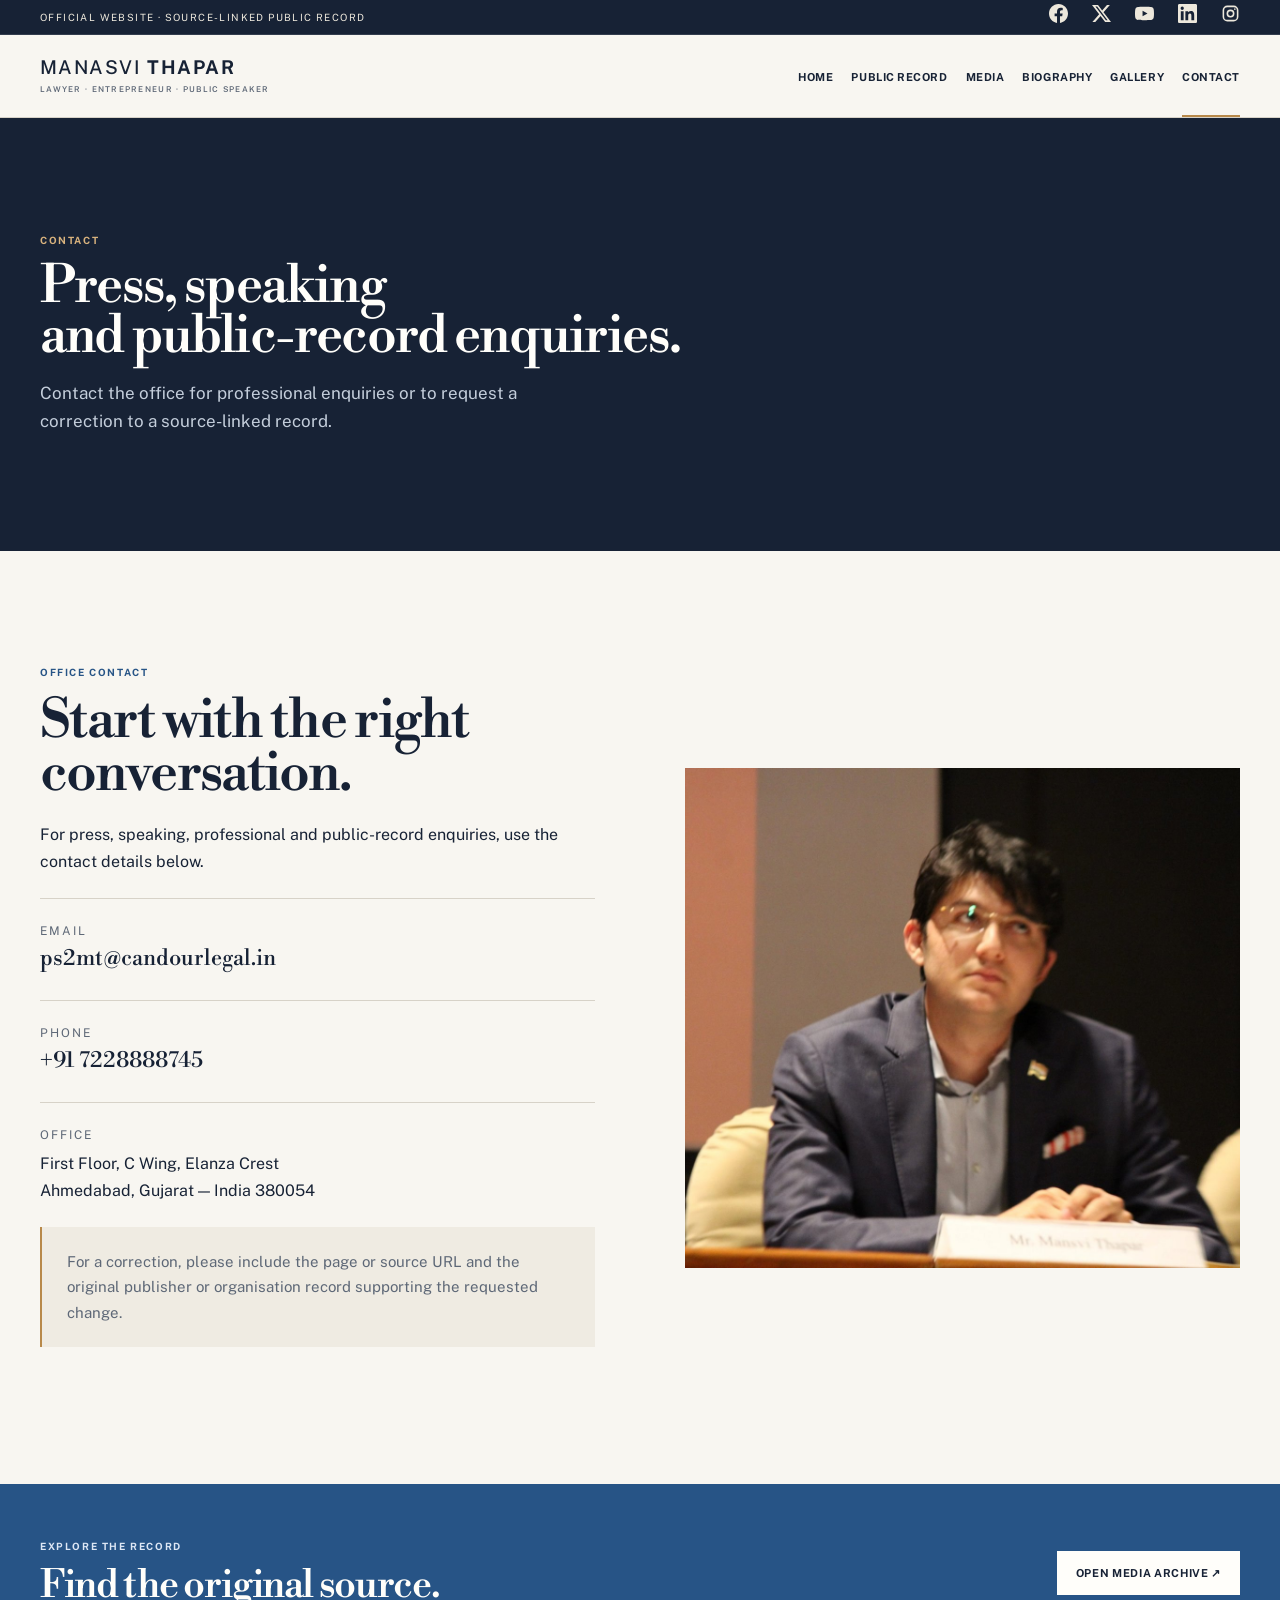
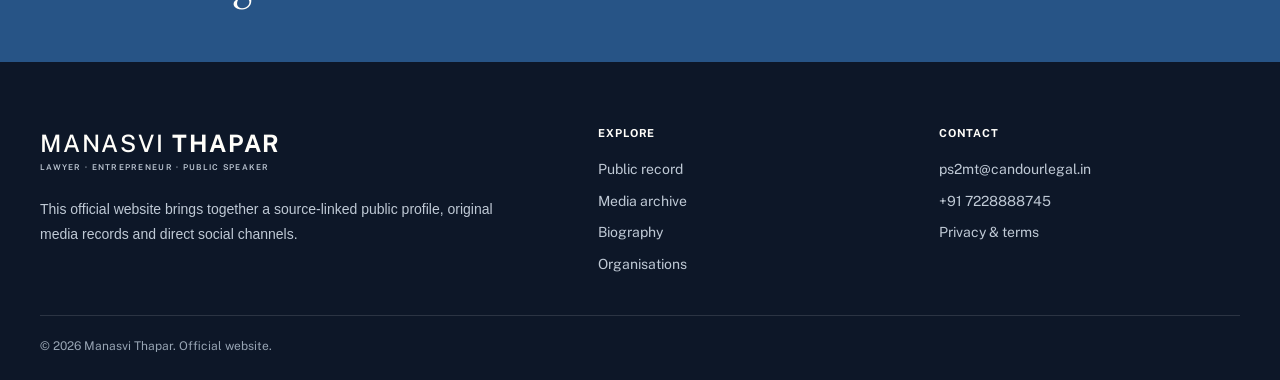
==== commit e63da56d: "Shift homepage to official information hub" ====
--- a/contact-us/index.html
+++ b/contact-us/index.html
@@ -37,10 +37,9 @@
       <button class="menu" aria-label="Open navigation" aria-expanded="false">Menu</button>
       <nav aria-label="Main navigation">
         <a href="/">Home</a>
-        <a href="/public-profile/">Public profile</a>
-        <a href="/media/">Media archive</a>
+        <a href="/public-profile/">Public record</a>
+        <a href="/media/">Media</a>
         <a href="/wiki/">Biography</a>
-        <a href="/initiatives/">Initiatives</a>
         <a href="/gallery/">Gallery</a>
         <a href="/contact-us/" aria-current="page">Contact</a>
       </nav>
@@ -97,10 +96,10 @@
       </div>
       <div>
         <h3>Explore</h3>
-        <a href="/public-profile/">Public profile</a>
+        <a href="/public-profile/">Public record</a>
         <a href="/media/">Media archive</a>
         <a href="/wiki/">Biography</a>
-        <a href="/initiatives/">Initiatives</a>
+        <a href="/initiatives/">Organisations</a>
       </div>
       <div>
         <h3>Contact</h3>
--- a/editorial.css
+++ b/editorial.css
@@ -236,7 +236,7 @@
 .hero-layout {
   display: grid;
   grid-template-columns: minmax(0, .98fr) minmax(420px, 1.02fr);
-  min-height: min(660px, calc(100dvh - 116px));
+  min-height: min(620px, calc(100dvh - 116px));
 }
 
 .hero-copy {
@@ -252,6 +252,7 @@
 
 .hero h1 {
   color: var(--white);
+  font-size: clamp(3.8rem, 6.3vw, 6.55rem);
   margin: 0 0 28px;
 }
 
@@ -267,6 +268,39 @@
   font-size: 17px;
   margin-bottom: 34px;
   max-width: 46ch;
+}
+
+.hero-latest {
+  border-left: 2px solid var(--orange);
+  display: grid;
+  gap: 8px;
+  margin: 0 0 34px;
+  max-width: 42ch;
+  padding-left: 17px;
+}
+
+.hero-latest-label {
+  color: #d9b37e;
+  font: 700 9px/1.35 "Public Sans", Arial, sans-serif;
+  letter-spacing: .14em;
+  margin: 0;
+  text-transform: uppercase;
+}
+
+.hero-latest a {
+  color: var(--white);
+  font: 500 18px/1.28 "Libre Bodoni", Georgia, serif;
+}
+
+.hero-latest a:hover { color: #f0c783; }
+
+.hero-latest a span {
+  color: #c7d0dd;
+  display: block;
+  font: 700 9px/1.35 "Public Sans", Arial, sans-serif;
+  letter-spacing: .12em;
+  margin-top: 7px;
+  text-transform: uppercase;
 }
 
 .hero-actions {
@@ -349,6 +383,61 @@
   color: var(--orange);
   font: 700 10px/1 "Public Sans", Arial, sans-serif;
   letter-spacing: .14em;
+}
+
+.updates-strip {
+  background: var(--paper-strong);
+  border-bottom: 1px solid var(--line);
+  padding: clamp(50px, 7vw, 86px) 0;
+}
+
+.updates-strip-head {
+  align-items: end;
+  display: flex;
+  gap: 28px;
+  justify-content: space-between;
+  margin-bottom: 33px;
+}
+
+.updates-strip-head h2 {
+  font-size: clamp(2.3rem, 3.4vw, 3.7rem);
+  margin: 0;
+}
+
+.update-grid {
+  border-top: 1px solid var(--line);
+  display: grid;
+  grid-template-columns: repeat(3, 1fr);
+}
+
+.update-grid article {
+  border-left: 1px solid var(--line);
+  display: flex;
+  flex-direction: column;
+  gap: 12px;
+  min-height: 214px;
+  padding: 26px 30px 24px;
+}
+
+.update-grid article:last-child { border-right: 1px solid var(--line); }
+
+.update-grid .eyebrow {
+  font-size: 9px;
+  margin: 0;
+}
+
+.update-grid h3 {
+  font-size: clamp(1.35rem, 1.7vw, 1.8rem);
+  margin: 0;
+}
+
+.update-grid h3 a:hover { color: var(--blue); }
+
+.update-grid article > p:not(.eyebrow) {
+  color: var(--muted);
+  font-size: 13px;
+  line-height: 1.55;
+  margin: auto 0 0;
 }
 
 .coverage-ledger {
@@ -785,6 +874,7 @@
   .proof-grid > a { padding: 29px 24px; }
   .coverage-ledger { grid-template-columns: 1fr; }
   .coverage-briefs { grid-template-columns: 1fr 1fr; }
+  .update-grid article { padding-inline: 24px; }
   .focus-grid article { padding-inline: 27px; }
   .media-window-grid { grid-template-columns: 1fr; }
   .homepage-coverage { grid-template-columns: repeat(3, 1fr); }
@@ -805,6 +895,8 @@
   .hero h1 { font-size: clamp(3.55rem, 17vw, 5.4rem); }
   .hero-identity { font-size: 15px; }
   .hero-intro { font-size: 15px; }
+  .hero-latest { margin-bottom: 28px; }
+  .hero-latest a { font-size: 17px; }
   .hero-portrait { min-height: 330px; }
   .hero-portrait img { min-height: 330px; }
   .proof-grid { grid-template-columns: 1fr; }
@@ -816,6 +908,16 @@
     padding: 24px 0;
   }
   .proof-grid > a:first-child { border-top: 0; }
+  .updates-strip { padding-block: 46px; }
+  .updates-strip-head { align-items: flex-start; flex-direction: column; gap: 14px; margin-bottom: 26px; }
+  .update-grid { grid-template-columns: 1fr; }
+  .update-grid article, .update-grid article:last-child {
+    border-inline: 0;
+    border-top: 1px solid var(--line);
+    min-height: 0;
+    padding: 24px 0;
+  }
+  .update-grid article:first-child { border-top: 0; }
   .section-head { align-items: flex-start; gap: 18px; }
   .section-head h2 { max-width: 13ch; }
   .lead-story-image img { min-height: 250px; }
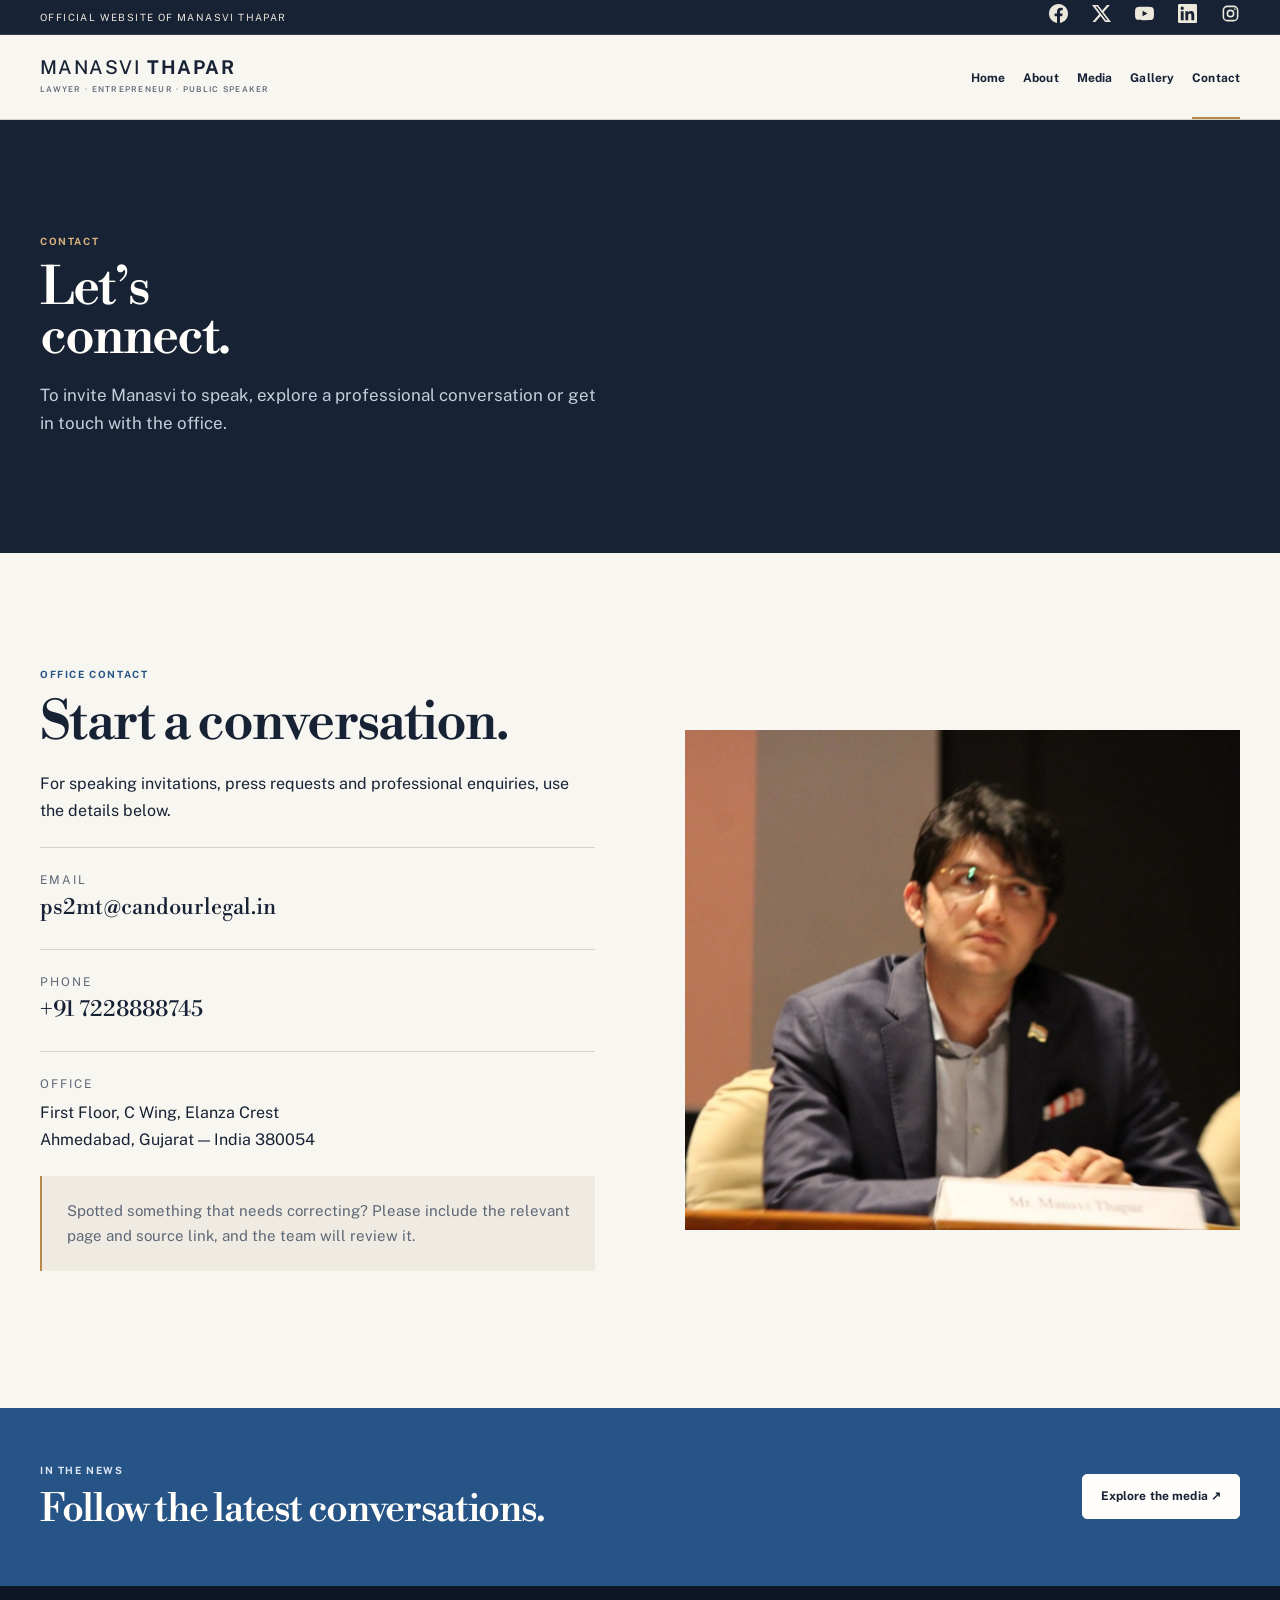
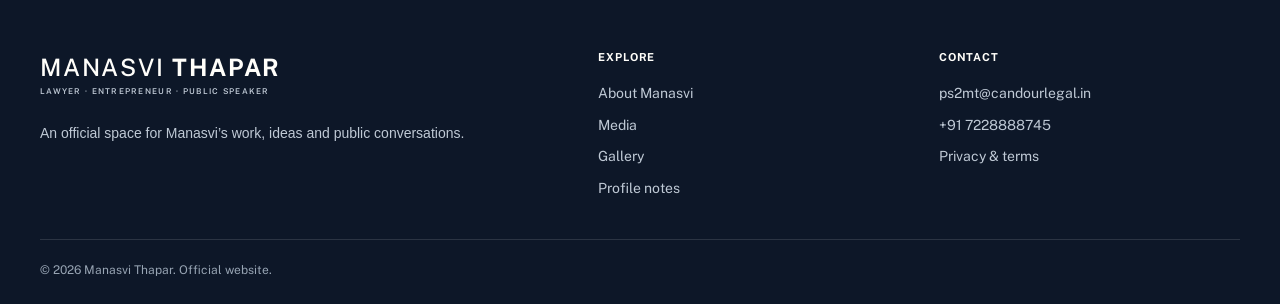
==== commit 3e478968: "Make website feel personal and human" ====
--- a/contact-us/index.html
+++ b/contact-us/index.html
@@ -3,13 +3,13 @@
 <head>
   <meta charset="UTF-8">
   <meta name="viewport" content="width=device-width,initial-scale=1">
-  <title>Contact Manasvi Thapar | Press, Speaking &amp; Corrections</title>
-  <meta name="description" content="Contact the office of Manasvi Thapar for press, speaking, professional enquiries and corrections to the source-linked public record.">
+  <title>Contact Manasvi Thapar | Speaking &amp; Professional Enquiries</title>
+  <meta name="description" content="Contact the office of Manasvi Thapar for speaking invitations, press requests and professional enquiries.">
   <link rel="canonical" href="https://manasvithapar.com/contact-us/">
   <meta property="og:type" content="website">
   <meta property="og:site_name" content="Manasvi Thapar">
-  <meta property="og:title" content="Contact Manasvi Thapar | Press, Speaking &amp; Corrections">
-  <meta property="og:description" content="Contact the office of Manasvi Thapar for press, speaking and public-record enquiries.">
+  <meta property="og:title" content="Contact Manasvi Thapar">
+  <meta property="og:description" content="For speaking invitations, press requests and professional enquiries.">
   <meta property="og:url" content="https://manasvithapar.com/contact-us/">
   <meta property="og:image" content="https://manasvithapar.com/assets/924b106e10f7.jpeg">
   <meta name="twitter:card" content="summary_large_image">
@@ -21,7 +21,7 @@
   <a class="skip" href="#main">Skip to content</a>
   <div class="utility">
     <div class="wrap">
-      <span>OFFICIAL WEBSITE · SOURCE-LINKED PUBLIC RECORD</span>
+      <span>OFFICIAL WEBSITE OF MANASVI THAPAR</span>
       <div>
         <a href="https://www.facebook.com/ManasviThapar/" target="_blank" rel="noopener">Facebook</a>
         <a href="https://x.com/ManasviThapar" target="_blank" rel="noopener">X / Twitter</a>
@@ -37,9 +37,8 @@
       <button class="menu" aria-label="Open navigation" aria-expanded="false">Menu</button>
       <nav aria-label="Main navigation">
         <a href="/">Home</a>
-        <a href="/public-profile/">Public record</a>
+        <a href="/wiki/">About</a>
         <a href="/media/">Media</a>
-        <a href="/wiki/">Biography</a>
         <a href="/gallery/">Gallery</a>
         <a href="/contact-us/" aria-current="page">Contact</a>
       </nav>
@@ -50,16 +49,16 @@
     <section class="page-banner">
       <div class="wrap">
         <p class="eyebrow">Contact</p>
-        <h1>Press, speaking<br>and public-record enquiries.</h1>
-        <p>Contact the office for professional enquiries or to request a correction to a source-linked record.</p>
+        <h1>Let’s<br>connect.</h1>
+        <p>To invite Manasvi to speak, explore a professional conversation or get in touch with the office.</p>
       </div>
     </section>
 
     <section class="wrap section contact-layout" aria-labelledby="contact-heading">
       <div>
         <p class="eyebrow">Office contact</p>
-        <h2 id="contact-heading">Start with the right conversation.</h2>
-        <p>For press, speaking, professional and public-record enquiries, use the contact details below.</p>
+        <h2 id="contact-heading">Start a conversation.</h2>
+        <p>For speaking invitations, press requests and professional enquiries, use the details below.</p>
         <div class="contact-item">
           <span>Email</span>
           <a href="mailto:ps2mt@candourlegal.in">ps2mt@candourlegal.in</a>
@@ -72,7 +71,7 @@
           <span>Office</span>
           <p>First Floor, C Wing, Elanza Crest<br>Ahmedabad, Gujarat — India 380054</p>
         </div>
-        <p class="profile-note">For a correction, please include the page or source URL and the original publisher or organisation record supporting the requested change.</p>
+        <p class="profile-note">Spotted something that needs correcting? Please include the relevant page and source link, and the team will review it.</p>
       </div>
       <img src="/assets/69f6b43f655c.jpeg" alt="Portrait of Manasvi Thapar" loading="lazy" width="1600" height="1066">
     </section>
@@ -81,10 +80,10 @@
   <section class="connect">
     <div class="wrap">
       <div>
-        <p class="eyebrow">Explore the record</p>
-        <h2>Find the original source.</h2>
+        <p class="eyebrow">In the news</p>
+        <h2>Follow the latest conversations.</h2>
       </div>
-      <a class="button button-light" href="/media/">Open media archive <span aria-hidden="true">↗</span></a>
+      <a class="button button-light" href="/media/">Explore the media <span aria-hidden="true">↗</span></a>
     </div>
   </section>
 
@@ -92,14 +91,14 @@
     <div class="wrap footer-grid">
       <div>
         <a class="brand" href="/">MANASVI <strong>THAPAR</strong><small>LAWYER · ENTREPRENEUR · PUBLIC SPEAKER</small></a>
-        <p>This official website brings together a source-linked public profile, original media records and direct social channels.</p>
+        <p>An official space for Manasvi’s work, ideas and public conversations.</p>
       </div>
       <div>
         <h3>Explore</h3>
-        <a href="/public-profile/">Public record</a>
-        <a href="/media/">Media archive</a>
-        <a href="/wiki/">Biography</a>
-        <a href="/initiatives/">Organisations</a>
+        <a href="/wiki/">About Manasvi</a>
+        <a href="/media/">Media</a>
+        <a href="/gallery/">Gallery</a>
+        <a href="/public-profile/">Profile notes</a>
       </div>
       <div>
         <h3>Contact</h3>
--- a/editorial.css
+++ b/editorial.css
@@ -1,6 +1,6 @@
 /*
-  Editorial authority system
-  A restrained, evidence-first layer for the public profile and media archive.
+  Editorial personal-site system
+  A warm, human layer for Manasvi's work, ideas and media.
 */
 :root {
   --navy: #14213a;
@@ -14,7 +14,7 @@
   --paper-strong: #efebe2;
   --white: #fffefa;
   --ink-soft: #24334d;
-  --radius: 0;
+  --radius: 5px;
   --shadow: 0 18px 44px rgba(20, 33, 58, .10);
 }
 
@@ -115,10 +115,10 @@
 
 nav {
   gap: 18px;
-  font-size: 11px;
+  font-size: 12px;
   font-weight: 700;
-  letter-spacing: .05em;
-  text-transform: uppercase;
+  letter-spacing: .01em;
+  text-transform: none;
 }
 
 nav a {
@@ -169,11 +169,11 @@
 .text-link {
   border-bottom: 1px solid currentColor;
   color: var(--ink);
-  font-size: 11px;
+  font-size: 12px;
   font-weight: 700;
-  letter-spacing: .06em;
+  letter-spacing: .01em;
   padding-bottom: 5px;
-  text-transform: uppercase;
+  text-transform: none;
   white-space: normal;
 }
 
@@ -185,12 +185,12 @@
 .button {
   background: var(--orange);
   border: 1px solid var(--orange);
-  border-radius: 0;
+  border-radius: var(--radius);
   color: #161b25;
-  font: 700 11px/1.1 "Public Sans", Arial, sans-serif;
-  letter-spacing: .06em;
+  font: 700 12px/1.1 "Public Sans", Arial, sans-serif;
+  letter-spacing: .01em;
   padding: 15px 18px;
-  text-transform: uppercase;
+  text-transform: none;
 }
 
 .button:hover {
@@ -342,6 +342,188 @@
   position: absolute;
   text-transform: uppercase;
   z-index: 1;
+}
+
+.personal-intro {
+  background: var(--paper-strong);
+  border-bottom: 1px solid var(--line);
+}
+
+.personal-intro-grid {
+  align-items: stretch;
+  display: grid;
+  grid-template-columns: minmax(260px, .68fr) minmax(0, 1.32fr);
+  min-height: 510px;
+}
+
+.personal-intro figure,
+.moments-grid figure {
+  margin: 0;
+  overflow: hidden;
+}
+
+.personal-intro figure img {
+  height: 100%;
+  min-height: 510px;
+  object-position: 50% 24%;
+  width: 100%;
+}
+
+.personal-intro-grid > div {
+  align-self: center;
+  max-width: 650px;
+  padding: clamp(54px, 8vw, 112px);
+}
+
+.personal-intro h2,
+.moments-grid h2 {
+  margin-bottom: 24px;
+  max-width: 12ch;
+}
+
+.personal-intro p:not(.eyebrow),
+.moments-grid p:not(.eyebrow) {
+  color: var(--muted);
+  font-size: 17px;
+  margin-bottom: 28px;
+}
+
+.latest-section {
+  background: var(--white);
+}
+
+.personal-coverage {
+  display: grid;
+  gap: 18px;
+  grid-template-columns: repeat(3, minmax(0, 1fr));
+}
+
+.homepage-coverage.personal-coverage {
+  grid-template-columns: repeat(3, minmax(0, 1fr));
+}
+
+.personal-coverage .coverage-card,
+.homepage-coverage.personal-coverage .coverage-card {
+  background: var(--paper);
+  border: 1px solid transparent;
+  border-radius: var(--radius);
+  box-shadow: 0 10px 26px rgba(20, 33, 58, .06);
+  min-height: 235px;
+  padding: 28px;
+}
+
+.personal-coverage .coverage-card:first-child,
+.homepage-coverage.personal-coverage .coverage-card:first-child {
+  background: var(--paper);
+  border-color: transparent;
+  color: var(--ink);
+}
+
+.personal-coverage .coverage-card:hover {
+  border-color: rgba(184, 137, 74, .5);
+  box-shadow: 0 16px 32px rgba(20, 33, 58, .12);
+  transform: translateY(-3px);
+}
+
+.personal-coverage .coverage-card .eyebrow {
+  color: var(--blue);
+  font-size: 10px;
+  letter-spacing: .08em;
+}
+
+.personal-coverage .coverage-card h3 {
+  font-size: clamp(1.4rem, 2vw, 1.9rem);
+  margin: 12px 0 16px;
+}
+
+.personal-coverage .coverage-context,
+.personal-coverage .coverage-meta,
+.personal-coverage .coverage-card time {
+  color: var(--muted);
+  font-size: 12px;
+}
+
+.personal-themes .section-head h2 {
+  max-width: 17ch;
+}
+
+.personal-themes .focus-grid {
+  gap: 18px;
+}
+
+.personal-themes .focus-grid article,
+.personal-themes .focus-grid article:last-child {
+  background: rgba(255, 255, 255, .06);
+  border: 1px solid rgba(255, 255, 255, .15);
+  border-radius: var(--radius);
+  min-height: 245px;
+  padding: clamp(28px, 3vw, 42px);
+}
+
+.personal-themes .focus-grid h3 {
+  font-size: clamp(1.7rem, 2.35vw, 2.45rem);
+  margin-bottom: 16px;
+}
+
+.personal-themes .focus-grid p {
+  font-size: 15px;
+  max-width: 30ch;
+}
+
+.personal-themes .focus-grid a {
+  letter-spacing: .01em;
+  text-transform: none;
+}
+
+.talk-section .featured-watch {
+  border-radius: var(--radius);
+  display: grid;
+  grid-template-columns: minmax(0, 1.25fr) minmax(280px, .75fr);
+  overflow: hidden;
+}
+
+.talk-section .featured-watch iframe {
+  height: 100%;
+  min-height: 365px;
+}
+
+.talk-section .featured-watch > div {
+  align-self: center;
+  padding: clamp(32px, 5vw, 64px);
+}
+
+.talk-section .featured-watch h3 {
+  font-size: clamp(1.75rem, 2.8vw, 3rem);
+  margin-bottom: 18px;
+}
+
+.moments-section {
+  background: var(--paper-strong);
+  border-block: 1px solid var(--line);
+}
+
+.moments-grid {
+  align-items: center;
+  display: grid;
+  gap: clamp(42px, 8vw, 120px);
+  grid-template-columns: minmax(0, .85fr) minmax(300px, 1.15fr);
+  min-height: 470px;
+}
+
+.moments-grid > div {
+  padding: clamp(58px, 8vw, 110px) 0;
+}
+
+.moments-grid figure {
+  align-self: stretch;
+  margin-right: calc((100vw - min(1240px, calc(100vw - 80px))) / -2);
+}
+
+.moments-grid figure img {
+  height: 100%;
+  min-height: 470px;
+  object-position: center;
+  width: 100%;
 }
 
 .proof-strip {
@@ -597,7 +779,7 @@
 .coverage-card {
   background: var(--white);
   border: 1px solid var(--line);
-  border-radius: 0;
+  border-radius: var(--radius);
   box-shadow: none;
   display: flex;
   flex-direction: column;
@@ -629,6 +811,7 @@
   font-size: 20px;
   line-height: 1.18;
   margin: 9px 0 15px;
+  overflow-wrap: anywhere;
 }
 
 .coverage-card h3 a { color: var(--ink); }
@@ -721,7 +904,7 @@
 footer div.brand > p { display: none; }
 footer div.brand::after {
   color: #bfc9d5;
-  content: "Official website · source-linked public record";
+  content: "Official website of Manasvi Thapar";
   display: block;
   font: 600 10px/1.5 "Public Sans", Arial, sans-serif;
   letter-spacing: .1em;
@@ -879,6 +1062,11 @@
   .media-window-grid { grid-template-columns: 1fr; }
   .homepage-coverage { grid-template-columns: repeat(3, 1fr); }
   .homepage-coverage .coverage-card { border-bottom-width: 1px; }
+  .personal-intro-grid { grid-template-columns: minmax(240px, .72fr) minmax(0, 1.28fr); }
+  .personal-intro-grid > div { padding: 56px; }
+  .talk-section .featured-watch { grid-template-columns: 1fr; }
+  .talk-section .featured-watch iframe { min-height: 0; }
+  .moments-grid { gap: 50px; }
   .record-invitation-grid > div { padding: 56px; }
 }
 
@@ -934,6 +1122,19 @@
   .focus-grid article:first-child { border-top: 0; }
   .focus-number { margin-bottom: 30px; }
   .homepage-coverage { grid-template-columns: 1fr; }
+  .personal-coverage { grid-template-columns: 1fr; }
+  .personal-coverage .coverage-card,
+  .homepage-coverage.personal-coverage .coverage-card { min-height: 0; padding: 28px 24px; }
+  .personal-intro-grid,
+  .moments-grid { grid-template-columns: 1fr; }
+  .personal-intro figure img { min-height: 380px; max-height: 500px; }
+  .personal-intro-grid > div { padding: 48px 0 56px; }
+  .talk-section .featured-watch iframe { aspect-ratio: 16 / 9; min-height: 0; }
+  .talk-section .featured-watch > div { padding: 30px 25px 34px; }
+  .moments-grid { gap: 0; }
+  .moments-grid > div { padding: 56px 0 42px; }
+  .moments-grid figure { margin-right: 0; }
+  .moments-grid figure img { min-height: 310px; max-height: 410px; }
   .record-invitation-grid { grid-template-columns: 1fr; }
   .record-invitation figure img { min-height: 355px; max-height: 435px; }
   .record-invitation-grid > div { padding: 48px 0; }
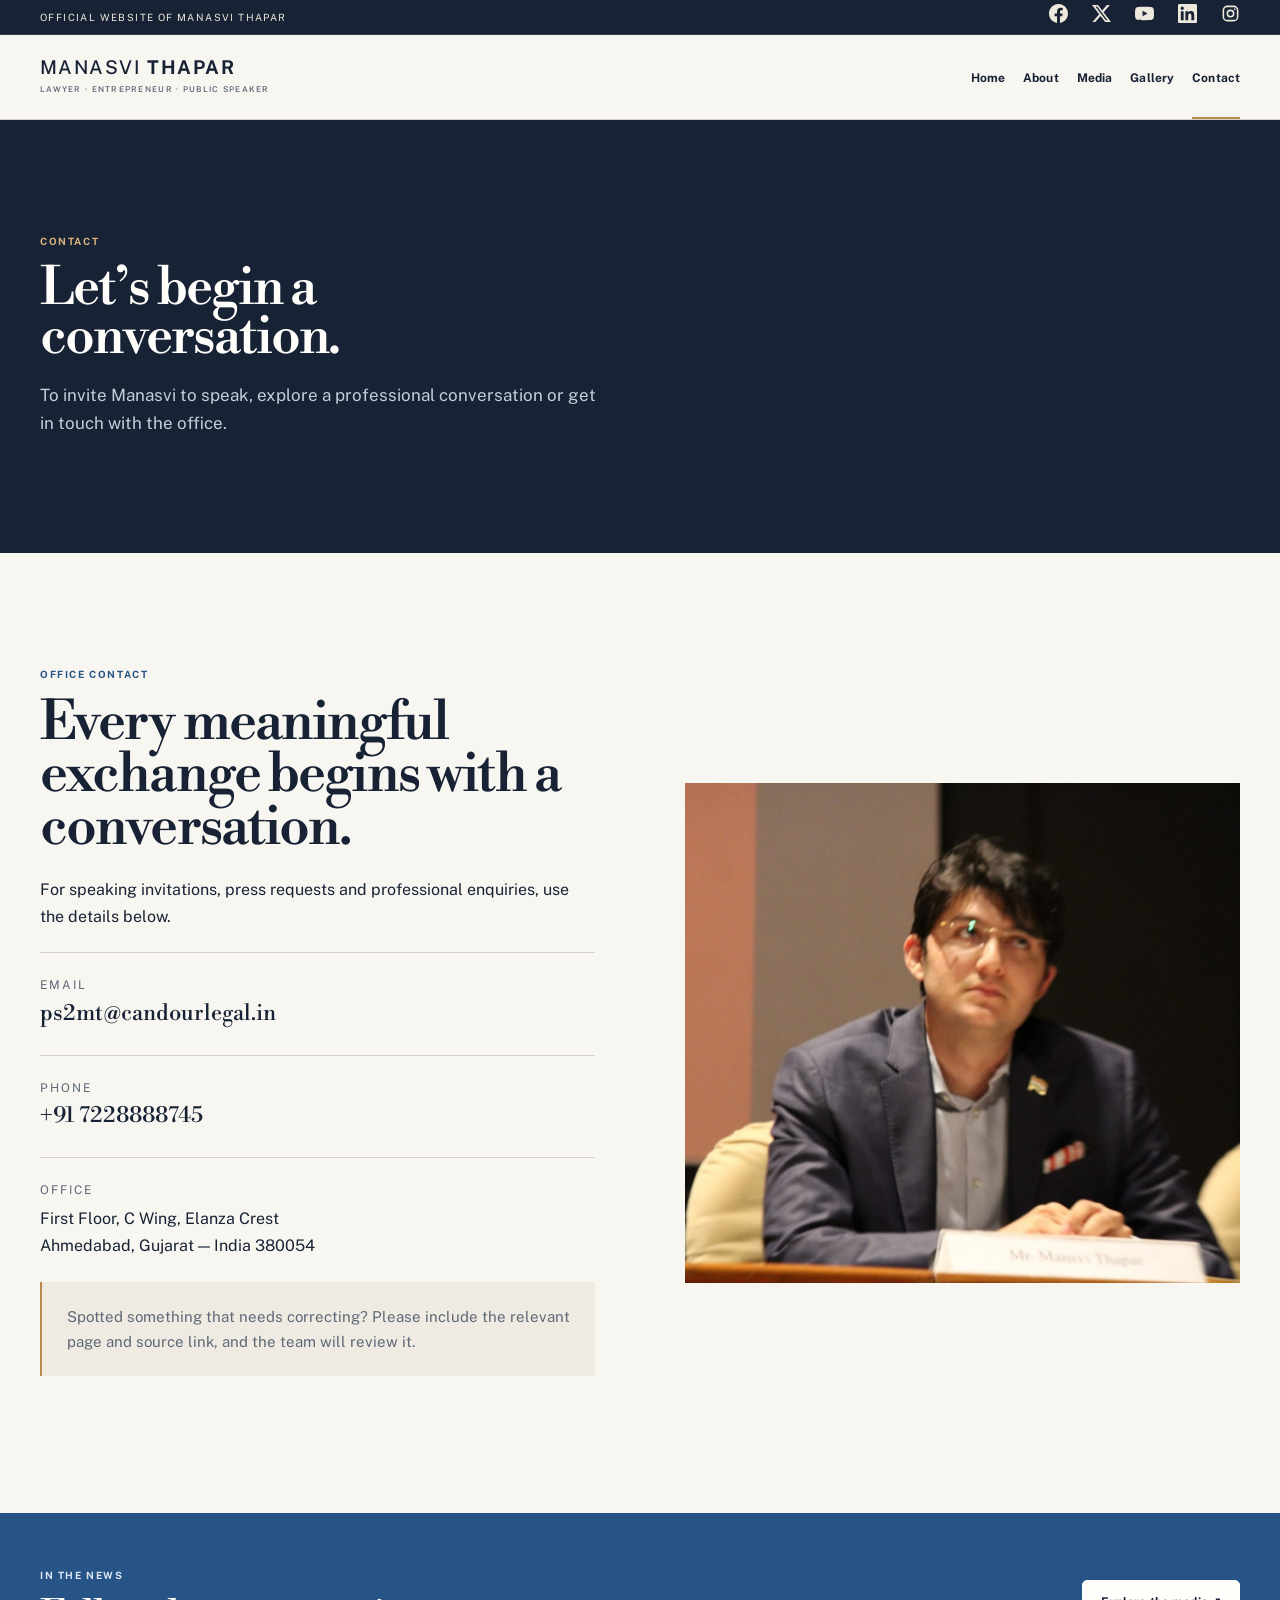
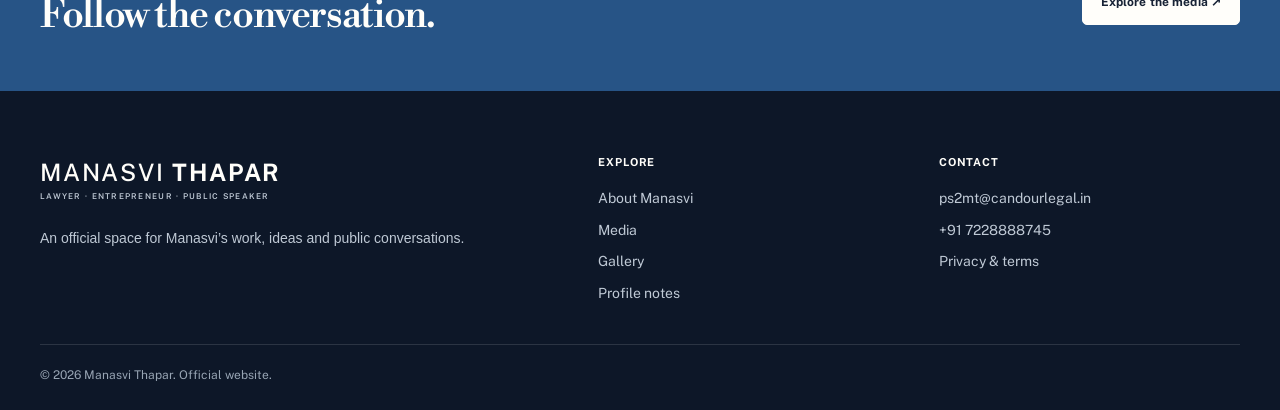
==== commit 60a5906b: "Refine personal website language" ====
--- a/contact-us/index.html
+++ b/contact-us/index.html
@@ -49,7 +49,7 @@
     <section class="page-banner">
       <div class="wrap">
         <p class="eyebrow">Contact</p>
-        <h1>Let’s<br>connect.</h1>
+        <h1>Let’s begin a<br>conversation.</h1>
         <p>To invite Manasvi to speak, explore a professional conversation or get in touch with the office.</p>
       </div>
     </section>
@@ -57,7 +57,7 @@
     <section class="wrap section contact-layout" aria-labelledby="contact-heading">
       <div>
         <p class="eyebrow">Office contact</p>
-        <h2 id="contact-heading">Start a conversation.</h2>
+        <h2 id="contact-heading">Every meaningful exchange begins with a conversation.</h2>
         <p>For speaking invitations, press requests and professional enquiries, use the details below.</p>
         <div class="contact-item">
           <span>Email</span>
@@ -81,7 +81,7 @@
     <div class="wrap">
       <div>
         <p class="eyebrow">In the news</p>
-        <h2>Follow the latest conversations.</h2>
+        <h2>Follow the conversation.</h2>
       </div>
       <a class="button button-light" href="/media/">Explore the media <span aria-hidden="true">↗</span></a>
     </div>
